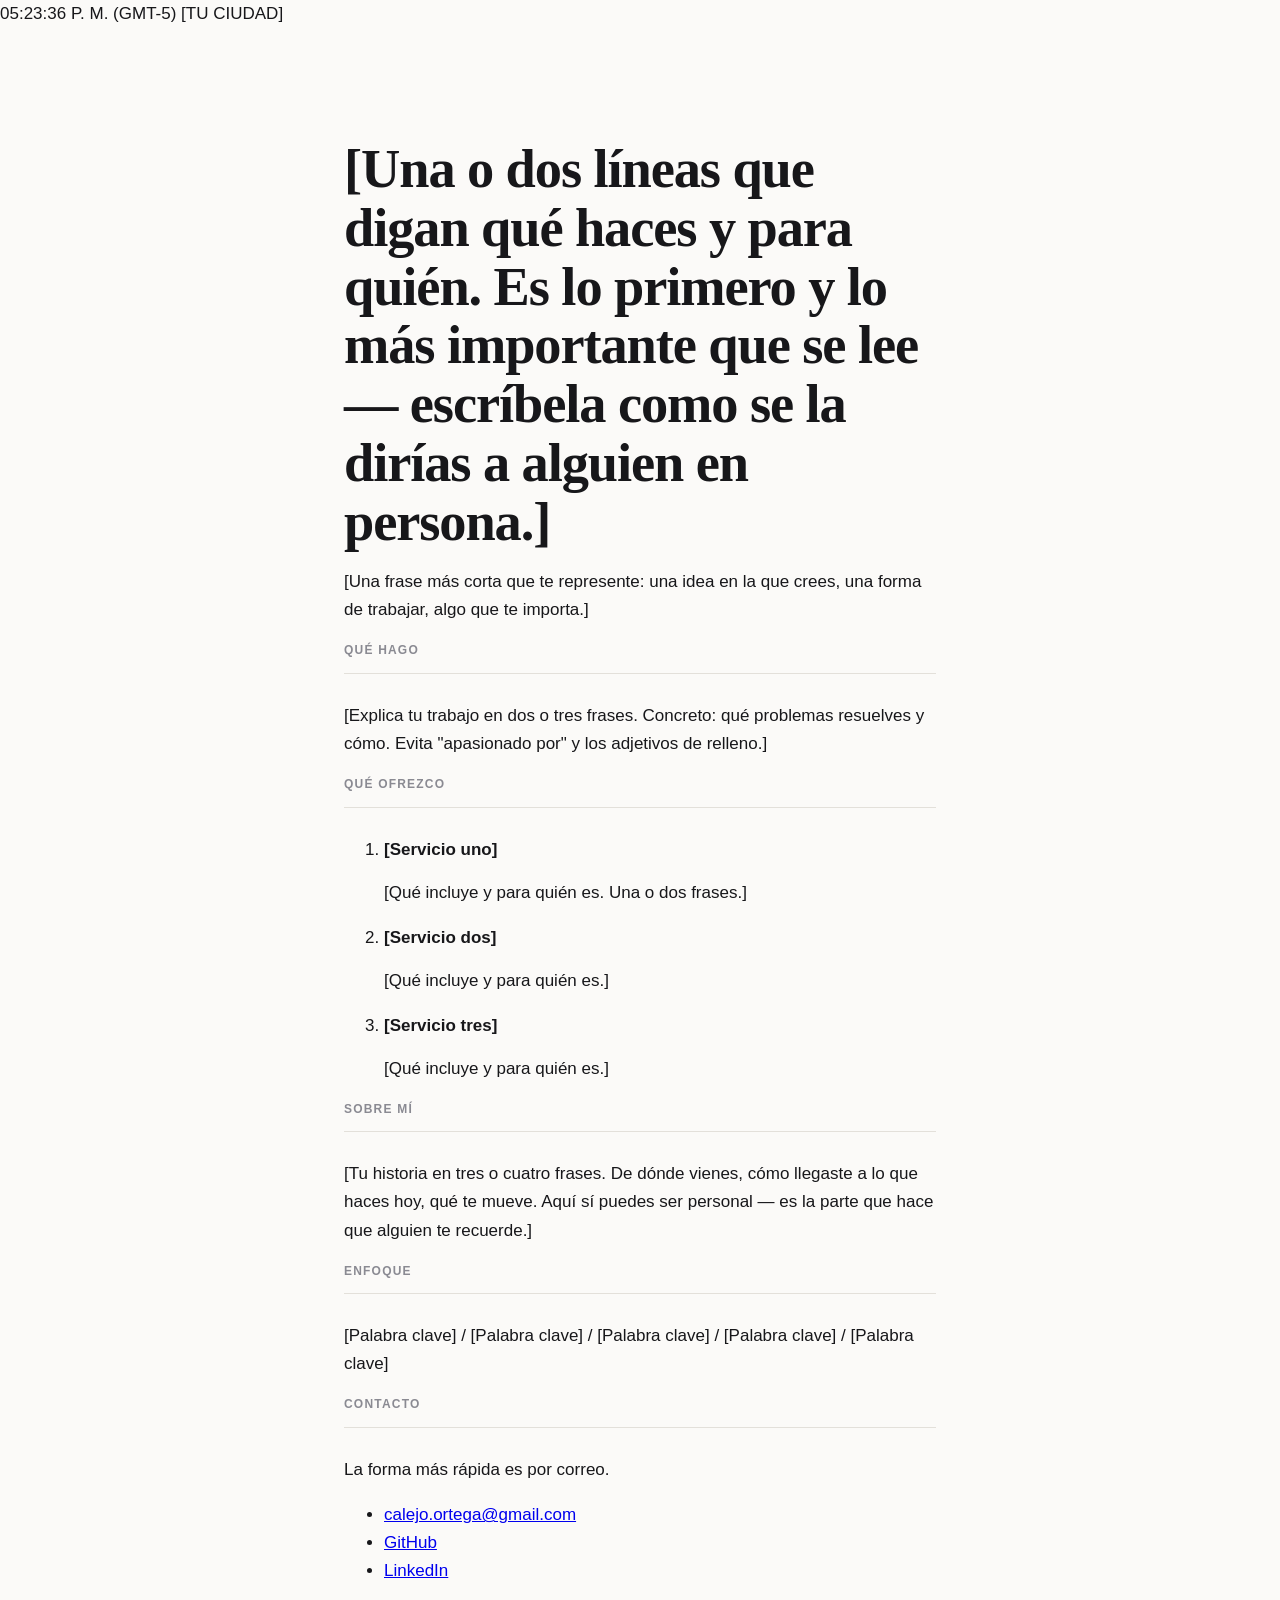
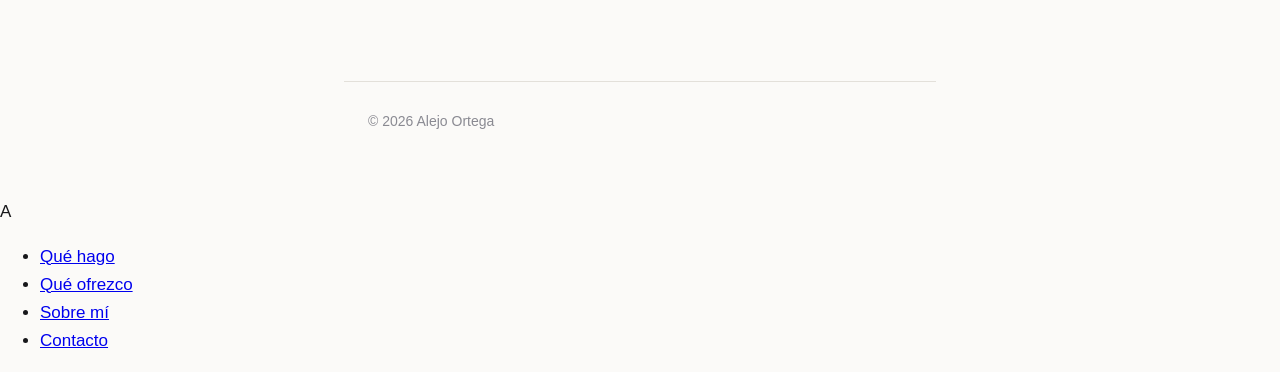
==== index.html @ c4b15f39 "Rediseño: oscuro y tipográfico, con secciones etiquetadas Secciones: Qué hago, Qué ofrezco, Sobre mí" ====
<!doctype html>
<html lang="es">
<head>
<meta charset="utf-8">
<meta name="viewport" content="width=device-width, initial-scale=1">

<title>Alejo Ortega</title>
<meta name="description" content="[Una frase que describa quién eres y qué haces. Máx. 155 caracteres — esto es lo que sale en Google.]">
<link rel="canonical" href="https://alejoortga.com/">

<meta property="og:type" content="website">
<meta property="og:url" content="https://alejoortga.com/">
<meta property="og:title" content="Alejo Ortega">
<meta property="og:description" content="[La misma frase de arriba.]">
<meta property="og:locale" content="es_ES">
<meta name="twitter:card" content="summary_large_image">
<meta name="theme-color" content="#000000">

<link rel="icon" href="favicon.svg" type="image/svg+xml">

<link rel="preconnect" href="https://fonts.googleapis.com">
<link rel="preconnect" href="https://fonts.gstatic.com" crossorigin>
<link rel="stylesheet"
      href="https://fonts.googleapis.com/css2?family=Source+Serif+4:ital,opsz,wght@0,8..60,300..500;1,8..60,300..500&display=swap">

<link rel="stylesheet" href="styles.css">
</head>

<body>
<a class="skip" href="#contenido">Saltar al contenido</a>

<!-- Reloj: hora local -->
<div class="reloj" aria-hidden="true">
  <span class="reloj-linea">
    <span class="punto"></span>
    <span class="hora" id="hora">--:--:--</span>
  </span>
  <span class="zona" id="zona"></span>
</div>

<main id="contenido" class="contenedor">

  <!-- ---------- Portada ---------- -->
  <header class="portada">
    <h1 class="portada-titulo">
      [Una o dos líneas que digan qué haces y para quién. Es lo primero
      y lo más importante que se lee — escríbela como se la dirías a
      alguien en persona.]
    </h1>
    <p class="portada-cita">
      [Una frase más corta que te represente: una idea en la que crees,
      una forma de trabajar, algo que te importa.]
    </p>
  </header>

  <!-- ---------- Secciones ---------- -->

  <section class="fila" id="hago">
    <h2 class="etiqueta">Qué hago</h2>
    <div class="texto">
      <p>[Explica tu trabajo en dos o tres frases. Concreto: qué problemas
      resuelves y cómo. Evita "apasionado por" y los adjetivos de relleno.]</p>
    </div>
  </section>

  <section class="fila" id="ofrezco">
    <h2 class="etiqueta">Qué ofrezco</h2>
    <div class="texto">
      <ol class="servicios" role="list">
        <li>
          <h3>[Servicio uno]</h3>
          <p>[Qué incluye y para quién es. Una o dos frases.]</p>
        </li>
        <li>
          <h3>[Servicio dos]</h3>
          <p>[Qué incluye y para quién es.]</p>
        </li>
        <li>
          <h3>[Servicio tres]</h3>
          <p>[Qué incluye y para quién es.]</p>
        </li>
      </ol>
    </div>
  </section>

  <section class="fila" id="sobre-mi">
    <h2 class="etiqueta">Sobre mí</h2>
    <div class="texto">
      <p>[Tu historia en tres o cuatro frases. De dónde vienes, cómo llegaste
      a lo que haces hoy, qué te mueve. Aquí sí puedes ser personal — es la
      parte que hace que alguien te recuerde.]</p>
    </div>
  </section>

  <section class="fila" id="enfoque">
    <h2 class="etiqueta">Enfoque</h2>
    <div class="texto">
      <p class="lista-barras">[Palabra clave] / [Palabra clave] / [Palabra clave]
      / [Palabra clave] / [Palabra clave]</p>
    </div>
  </section>

  <section class="fila" id="contacto">
    <h2 class="etiqueta">Contacto</h2>
    <div class="texto">
      <p>La forma más rápida es por correo.</p>
      <ul class="enlaces" role="list">
        <li><a href="mailto:calejo.ortega@gmail.com">calejo.ortega@gmail.com</a></li>
        <li><a href="https://github.com/alejoortga" rel="me noopener">GitHub</a></li>
        <li><a href="https://www.linkedin.com/in/[tu-usuario]" rel="me noopener">LinkedIn</a></li>
      </ul>
    </div>
  </section>

  <footer class="pie">
    <p>© <span id="anio">2026</span> Alejo Ortega</p>
  </footer>

</main>

<!-- ---------- Navegación flotante ---------- -->
<nav class="nav" aria-label="Secciones">
  <span class="nav-marca" aria-hidden="true">A</span>
  <ul role="list">
    <li><a href="#hago">Qué hago</a></li>
    <li><a href="#ofrezco">Qué ofrezco</a></li>
    <li><a href="#sobre-mi">Sobre mí</a></li>
    <li><a href="#contacto">Contacto</a></li>
  </ul>
</nav>

<script>
  // ---- Cambia estas dos líneas por tu ciudad y zona horaria ----
  const ZONA_HORARIA = 'America/Bogota';
  const CIUDAD = '[TU CIUDAD]';
  // --------------------------------------------------------------

  document.getElementById('anio').textContent = new Date().getFullYear();

  const elHora = document.getElementById('hora');
  const elZona = document.getElementById('zona');

  const formato = new Intl.DateTimeFormat('es-CO', {
    timeZone: ZONA_HORARIA, hour: '2-digit', minute: '2-digit',
    second: '2-digit', hour12: true
  });

  function desfase() {
    const ahora = new Date();
    const local = new Date(ahora.toLocaleString('en-US', { timeZone: ZONA_HORARIA }));
    const utc = new Date(ahora.toLocaleString('en-US', { timeZone: 'UTC' }));
    const h = Math.round((local - utc) / 3600000);
    return 'GMT' + (h >= 0 ? '+' : '') + h;
  }

  function tic() {
    elHora.textContent = formato.format(new Date()).toUpperCase();
  }

  elZona.textContent = '(' + desfase() + ') ' + CIUDAD;
  tic();
  setInterval(tic, 1000);

  // Resalta en la navegación la sección visible
  const enlaces = [...document.querySelectorAll('.nav a')];
  const secciones = enlaces
    .map(a => document.querySelector(a.getAttribute('href')))
    .filter(Boolean);

  if ('IntersectionObserver' in window) {
    const observador = new IntersectionObserver(entradas => {
      entradas.forEach(e => {
        if (!e.isIntersecting) return;
        enlaces.forEach(a => a.classList.toggle(
          'activo', a.getAttribute('href') === '#' + e.target.id));
      });
    }, { rootMargin: '-45% 0px -45% 0px' });
    secciones.forEach(s => observador.observe(s));
  }
</script>
</body>
</html>
---- styles.css ----
/* ---------------------------------------------------------------
   alejoortga.com
   Sin dependencias externas: no hay fuentes ni scripts de terceros.
   Carga instantánea, cero rastreadores, funciona en cualquier hosting.
   --------------------------------------------------------------- */

:root {
  --fondo:        #fbfaf8;
  --fondo-sutil:  #f2f0ec;
  --texto:        #17171a;
  --texto-suave:  #5f5f66;
  --texto-tenue:  #8a8a92;
  --borde:        #e3e0da;
  --acento:       #1c5f52;

  --serif: ui-serif, "Iowan Old Style", "Palatino Linotype", Palatino, Georgia, serif;
  --sans:  -apple-system, BlinkMacSystemFont, "Segoe UI", Inter, Roboto,
           "Helvetica Neue", Arial, sans-serif;

  --ancho: 40rem;
}

@media (prefers-color-scheme: dark) {
  :root {
    --fondo:        #121214;
    --fondo-sutil:  #1b1b1e;
    --texto:        #eceae5;
    --texto-suave:  #a3a29c;
    --texto-tenue:  #767570;
    --borde:        #2b2b2f;
    --acento:       #6fc9b4;
  }
}

*, *::before, *::after { box-sizing: border-box; }

html { -webkit-text-size-adjust: 100%; }

body {
  margin: 0;
  background: var(--fondo);
  color: var(--texto);
  font-family: var(--sans);
  font-size: 1.0625rem;
  line-height: 1.65;
  -webkit-font-smoothing: antialiased;
  text-rendering: optimizeLegibility;
}

/* --- Accesibilidad ------------------------------------------------ */

.skip {
  position: absolute;
  left: -9999px;
  top: 0;
  background: var(--texto);
  color: var(--fondo);
  padding: 0.6rem 1rem;
  z-index: 10;
}
.skip:focus { left: 0; }

:focus-visible {
  outline: 2px solid var(--acento);
  outline-offset: 3px;
  border-radius: 2px;
}

/* --- Estructura --------------------------------------------------- */

main {
  max-width: var(--ancho);
  margin: 0 auto;
  padding: clamp(3.5rem, 11vw, 7rem) 1.5rem 0;
}

.bloque {
  margin-top: clamp(3rem, 8vw, 4.5rem);
}

/* --- Portada ------------------------------------------------------ */

h1 {
  font-family: var(--serif);
  font-size: clamp(2.4rem, 8vw, 3.4rem);
  font-weight: 600;
  line-height: 1.08;
  letter-spacing: -0.02em;
  margin: 0;
}

.tagline {
  font-size: 1.0625rem;
  color: var(--texto-suave);
  margin: 0.75rem 0 0;
}

.intro {
  font-size: 1.15rem;
  line-height: 1.6;
  margin: 1.75rem 0 0;
  max-width: 34rem;
}

/* --- Enlaces de la portada ---------------------------------------- */

.links {
  list-style: none;
  display: flex;
  flex-wrap: wrap;
  gap: 0.5rem 1.5rem;
  padding: 0;
  margin: 2rem 0 0;
  font-size: 0.9375rem;
}

.links a {
  color: var(--texto-suave);
  text-decoration: none;
  border-bottom: 1px solid var(--borde);
  padding-bottom: 1px;
  transition: color 0.15s ease, border-color 0.15s ease;
}

.links a:hover {
  color: var(--acento);
  border-bottom-color: var(--acento);
}

/* --- Títulos de sección ------------------------------------------- */

h2 {
  font-family: var(--sans);
  font-size: 0.75rem;
  font-weight: 600;
  text-transform: uppercase;
  letter-spacing: 0.1em;
  color: var(--texto-tenue);
  margin: 0 0 1.75rem;
  padding-bottom: 0.75rem;
  border-bottom: 1px solid var(--borde);
}

h3 {
  font-size: 1.0625rem;
  font-weight: 600;
  margin: 0;
  line-height: 1.4;
}

/* --- Proyectos ---------------------------------------------------- */

.proyectos,
.experiencia {
  list-style: none;
  padding: 0;
  margin: 0;
}

.proyecto,
.puesto {
  margin-bottom: 2.25rem;
}

.proyecto:last-child,
.puesto:last-child {
  margin-bottom: 0;
}

.proyecto p,
.puesto p {
  margin: 0.4rem 0 0;
  color: var(--texto-suave);
}

.proyecto h3 a {
  color: var(--texto);
  text-decoration: none;
  background-image: linear-gradient(var(--acento), var(--acento));
  background-size: 0% 1px;
  background-position: 0 100%;
  background-repeat: no-repeat;
  transition: background-size 0.25s ease, color 0.15s ease;
}

.proyecto h3 a:hover {
  color: var(--acento);
  background-size: 100% 1px;
}

.meta {
  font-size: 0.875rem;
  color: var(--texto-tenue) !important;
  margin-top: 0.5rem !important;
}

/* --- Experiencia -------------------------------------------------- */

.puesto-cabeza {
  display: flex;
  flex-wrap: wrap;
  align-items: baseline;
  justify-content: space-between;
  gap: 0.25rem 1rem;
}

.periodo {
  font-size: 0.875rem;
  color: var(--texto-tenue);
  font-variant-numeric: tabular-nums;
  white-space: nowrap;
}

.empresa {
  font-size: 0.9375rem;
  margin-top: 0.15rem !important;
}

/* --- Texto corrido ------------------------------------------------ */

.bloque > p {
  margin: 0;
  max-width: 34rem;
}

.bloque a:not(.proyecto h3 a) {
  color: var(--acento);
  text-decoration: none;
  border-bottom: 1px solid color-mix(in srgb, var(--acento) 35%, transparent);
  transition: border-color 0.15s ease;
}

.bloque a:not(.proyecto h3 a):hover {
  border-bottom-color: var(--acento);
}

/* --- Pie ---------------------------------------------------------- */

footer {
  max-width: var(--ancho);
  margin: clamp(4rem, 10vw, 6rem) auto 0;
  padding: 1.75rem 1.5rem clamp(3rem, 8vw, 4rem);
  border-top: 1px solid var(--borde);
  font-size: 0.875rem;
  color: var(--texto-tenue);
}

footer p { margin: 0; }

/* --- Impresión (para "Guardar como PDF" = tu CV) ------------------- */

@media print {
  :root {
    --fondo: #fff;
    --texto: #000;
    --texto-suave: #333;
    --texto-tenue: #555;
    --borde: #ccc;
    --acento: #000;
  }
  .skip, .links a { border: 0; }
  main { padding-top: 0; }
  a { color: #000 !important; }
}

@media (prefers-reduced-motion: reduce) {
  *, *::before, *::after {
    animation-duration: 0.01ms !important;
    transition-duration: 0.01ms !important;
  }
}
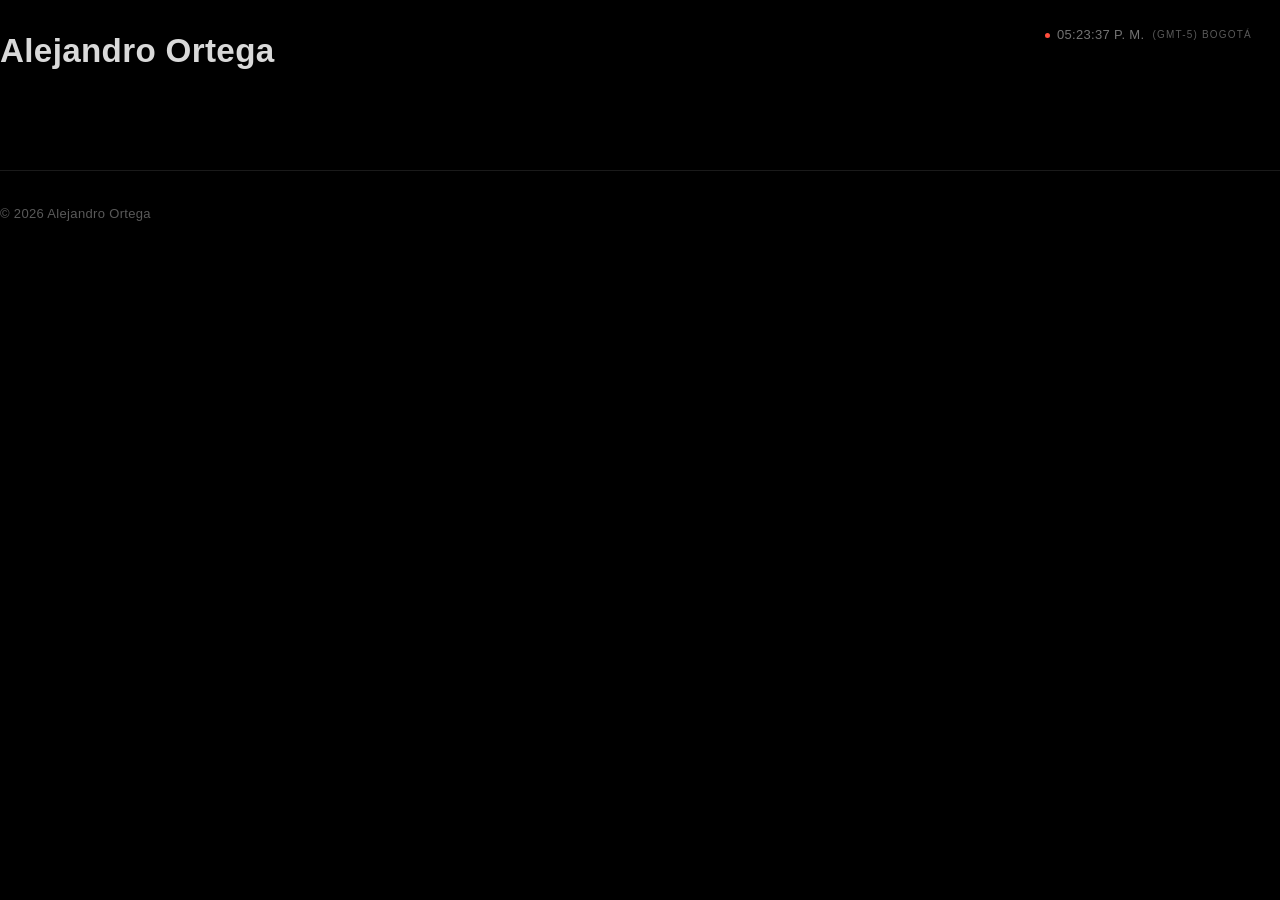
==== commit a0db03d5: "Página mínima: solo el nombre y el reloj de Bogotá" ====
--- a/index.html
+++ b/index.html
@@ -4,14 +4,14 @@
 <meta charset="utf-8">
 <meta name="viewport" content="width=device-width, initial-scale=1">
 
-<title>Alejo Ortega</title>
-<meta name="description" content="[Una frase que describa quién eres y qué haces. Máx. 155 caracteres — esto es lo que sale en Google.]">
+<title>ALEJANDRO ORTEGA</title>
+<meta name="description" content="Alejandro Ortega — sitio personal.">
 <link rel="canonical" href="https://alejoortga.com/">
 
 <meta property="og:type" content="website">
 <meta property="og:url" content="https://alejoortga.com/">
-<meta property="og:title" content="Alejo Ortega">
-<meta property="og:description" content="[La misma frase de arriba.]">
+<meta property="og:title" content="ALEJANDRO ORTEGA">
+<meta property="og:description" content="Alejandro Ortega — sitio personal.">
 <meta property="og:locale" content="es_ES">
 <meta name="twitter:card" content="summary_large_image">
 <meta name="theme-color" content="#000000">
@@ -27,9 +27,7 @@
 </head>
 
 <body>
-<a class="skip" href="#contenido">Saltar al contenido</a>
 
-<!-- Reloj: hora local -->
 <div class="reloj" aria-hidden="true">
   <span class="reloj-linea">
     <span class="punto"></span>
@@ -38,102 +36,17 @@
   <span class="zona" id="zona"></span>
 </div>
 
-<main id="contenido" class="contenedor">
-
-  <!-- ---------- Portada ---------- -->
-  <header class="portada">
-    <h1 class="portada-titulo">
-      [Una o dos líneas que digan qué haces y para quién. Es lo primero
-      y lo más importante que se lee — escríbela como se la dirías a
-      alguien en persona.]
-    </h1>
-    <p class="portada-cita">
-      [Una frase más corta que te represente: una idea en la que crees,
-      una forma de trabajar, algo que te importa.]
-    </p>
-  </header>
-
-  <!-- ---------- Secciones ---------- -->
-
-  <section class="fila" id="hago">
-    <h2 class="etiqueta">Qué hago</h2>
-    <div class="texto">
-      <p>[Explica tu trabajo en dos o tres frases. Concreto: qué problemas
-      resuelves y cómo. Evita "apasionado por" y los adjetivos de relleno.]</p>
-    </div>
-  </section>
-
-  <section class="fila" id="ofrezco">
-    <h2 class="etiqueta">Qué ofrezco</h2>
-    <div class="texto">
-      <ol class="servicios" role="list">
-        <li>
-          <h3>[Servicio uno]</h3>
-          <p>[Qué incluye y para quién es. Una o dos frases.]</p>
-        </li>
-        <li>
-          <h3>[Servicio dos]</h3>
-          <p>[Qué incluye y para quién es.]</p>
-        </li>
-        <li>
-          <h3>[Servicio tres]</h3>
-          <p>[Qué incluye y para quién es.]</p>
-        </li>
-      </ol>
-    </div>
-  </section>
-
-  <section class="fila" id="sobre-mi">
-    <h2 class="etiqueta">Sobre mí</h2>
-    <div class="texto">
-      <p>[Tu historia en tres o cuatro frases. De dónde vienes, cómo llegaste
-      a lo que haces hoy, qué te mueve. Aquí sí puedes ser personal — es la
-      parte que hace que alguien te recuerde.]</p>
-    </div>
-  </section>
-
-  <section class="fila" id="enfoque">
-    <h2 class="etiqueta">Enfoque</h2>
-    <div class="texto">
-      <p class="lista-barras">[Palabra clave] / [Palabra clave] / [Palabra clave]
-      / [Palabra clave] / [Palabra clave]</p>
-    </div>
-  </section>
-
-  <section class="fila" id="contacto">
-    <h2 class="etiqueta">Contacto</h2>
-    <div class="texto">
-      <p>La forma más rápida es por correo.</p>
-      <ul class="enlaces" role="list">
-        <li><a href="mailto:calejo.ortega@gmail.com">calejo.ortega@gmail.com</a></li>
-        <li><a href="https://github.com/alejoortga" rel="me noopener">GitHub</a></li>
-        <li><a href="https://www.linkedin.com/in/[tu-usuario]" rel="me noopener">LinkedIn</a></li>
-      </ul>
-    </div>
-  </section>
-
-  <footer class="pie">
-    <p>© <span id="anio">2026</span> Alejo Ortega</p>
-  </footer>
-
+<main class="escena">
+  <h1 class="nombre">Alejandro Ortega</h1>
 </main>
 
-<!-- ---------- Navegación flotante ---------- -->
-<nav class="nav" aria-label="Secciones">
-  <span class="nav-marca" aria-hidden="true">A</span>
-  <ul role="list">
-    <li><a href="#hago">Qué hago</a></li>
-    <li><a href="#ofrezco">Qué ofrezco</a></li>
-    <li><a href="#sobre-mi">Sobre mí</a></li>
-    <li><a href="#contacto">Contacto</a></li>
-  </ul>
-</nav>
+<footer class="pie">
+  <p>© <span id="anio">2026</span> Alejandro Ortega</p>
+</footer>
 
 <script>
-  // ---- Cambia estas dos líneas por tu ciudad y zona horaria ----
   const ZONA_HORARIA = 'America/Bogota';
-  const CIUDAD = '[TU CIUDAD]';
-  // --------------------------------------------------------------
+  const CIUDAD = 'BOGOTÁ';
 
   document.getElementById('anio').textContent = new Date().getFullYear();
 
@@ -160,23 +73,6 @@
   elZona.textContent = '(' + desfase() + ') ' + CIUDAD;
   tic();
   setInterval(tic, 1000);
-
-  // Resalta en la navegación la sección visible
-  const enlaces = [...document.querySelectorAll('.nav a')];
-  const secciones = enlaces
-    .map(a => document.querySelector(a.getAttribute('href')))
-    .filter(Boolean);
-
-  if ('IntersectionObserver' in window) {
-    const observador = new IntersectionObserver(entradas => {
-      entradas.forEach(e => {
-        if (!e.isIntersecting) return;
-        enlaces.forEach(a => a.classList.toggle(
-          'activo', a.getAttribute('href') === '#' + e.target.id));
-      });
-    }, { rootMargin: '-45% 0px -45% 0px' });
-    secciones.forEach(s => observador.observe(s));
-  }
 </script>
 </body>
 </html>
--- a/styles.css
+++ b/styles.css
@@ -1,48 +1,49 @@
 /* ---------------------------------------------------------------
    alejoortga.com
-   Sin dependencias externas: no hay fuentes ni scripts de terceros.
-   Carga instantánea, cero rastreadores, funciona en cualquier hosting.
+   Diseño oscuro, tipográfico. Una sola fuente externa (Source Serif 4,
+   licencia libre SIL OFL); el resto usa la tipografía del sistema.
    --------------------------------------------------------------- */
 
 :root {
-  --fondo:        #fbfaf8;
-  --fondo-sutil:  #f2f0ec;
-  --texto:        #17171a;
-  --texto-suave:  #5f5f66;
-  --texto-tenue:  #8a8a92;
-  --borde:        #e3e0da;
-  --acento:       #1c5f52;
-
-  --serif: ui-serif, "Iowan Old Style", "Palatino Linotype", Palatino, Georgia, serif;
-  --sans:  -apple-system, BlinkMacSystemFont, "Segoe UI", Inter, Roboto,
-           "Helvetica Neue", Arial, sans-serif;
-
-  --ancho: 40rem;
-}
-
-@media (prefers-color-scheme: dark) {
-  :root {
-    --fondo:        #121214;
-    --fondo-sutil:  #1b1b1e;
-    --texto:        #eceae5;
-    --texto-suave:  #a3a29c;
-    --texto-tenue:  #767570;
-    --borde:        #2b2b2f;
-    --acento:       #6fc9b4;
-  }
+  --negro:      #000;
+  --linea:      rgba(255, 255, 255, 0.10);
+
+  /* Escala de blancos. Los valores vienen de medir el diseño de
+     referencia; sólo la etiqueta se subió (0.30 -> 0.45) para que el
+     texto de 11px cumpla el contraste mínimo AA sobre negro. */
+  --t-titulo:   rgba(255, 255, 255, 0.92);
+  --t-cuerpo:   rgba(255, 255, 255, 0.85);
+  --t-cita:     rgba(255, 255, 255, 0.75);
+  --t-etiqueta: rgba(255, 255, 255, 0.45);
+  --t-tenue:    rgba(255, 255, 255, 0.35);
+
+  --acento:     #ff4d3d;
+
+  --serif: "Source Serif 4", ui-serif, "Iowan Old Style", Georgia, serif;
+  --sans:  -apple-system, BlinkMacSystemFont, "Segoe UI", "Noto Sans",
+           Roboto, Helvetica, Arial, sans-serif;
+
+  --ancho:   68rem;   /* ~1090px, en la línea del original */
+  --col-eti: 11rem;   /* columna de la etiqueta: 176px */
+  --hueco:   4rem;    /* 64px entre etiqueta y texto */
 }
 
 *, *::before, *::after { box-sizing: border-box; }
 
-html { -webkit-text-size-adjust: 100%; }
+html {
+  -webkit-text-size-adjust: 100%;
+  scroll-behavior: smooth;
+  scroll-padding-top: 6rem;
+}
 
 body {
   margin: 0;
-  background: var(--fondo);
-  color: var(--texto);
+  background: var(--negro);
+  color: var(--t-cuerpo);
   font-family: var(--sans);
-  font-size: 1.0625rem;
-  line-height: 1.65;
+  font-size: 1.0375rem;
+  line-height: 1.75;
+  letter-spacing: 0.02em;
   -webkit-font-smoothing: antialiased;
   text-rendering: optimizeLegibility;
 }
@@ -53,219 +54,321 @@
   position: absolute;
   left: -9999px;
   top: 0;
-  background: var(--texto);
-  color: var(--fondo);
+  background: #fff;
+  color: #000;
   padding: 0.6rem 1rem;
-  z-index: 10;
+  z-index: 50;
 }
 .skip:focus { left: 0; }
 
 :focus-visible {
   outline: 2px solid var(--acento);
-  outline-offset: 3px;
+  outline-offset: 4px;
   border-radius: 2px;
 }
 
-/* --- Estructura --------------------------------------------------- */
-
-main {
+/* --- Reloj -------------------------------------------------------- */
+
+.reloj {
+  position: fixed;
+  top: 1.5rem;
+  right: 1.75rem;
+  z-index: 30;
+  display: flex;
+  align-items: baseline;
+  gap: 0.5rem;
+  font-size: 0.8125rem;
+  color: var(--t-etiqueta);
+  font-variant-numeric: tabular-nums;
+  pointer-events: none;
+}
+
+.reloj-linea {
+  display: inline-flex;
+  align-items: center;
+  gap: 0.4rem;
+}
+
+.reloj .punto {
+  flex: none;
+  width: 5px;
+  height: 5px;
+  border-radius: 50%;
+  background: var(--acento);
+  animation: latir 2.4s ease-in-out infinite;
+}
+
+@keyframes latir {
+  0%, 100% { opacity: 1; }
+  50%      { opacity: 0.25; }
+}
+
+.reloj .zona {
+  font-size: 0.625rem;
+  letter-spacing: 0.12em;
+  text-transform: uppercase;
+  color: var(--t-tenue);
+}
+
+/* --- Contenedor --------------------------------------------------- */
+
+.contenedor {
   max-width: var(--ancho);
   margin: 0 auto;
-  padding: clamp(3.5rem, 11vw, 7rem) 1.5rem 0;
-}
-
-.bloque {
-  margin-top: clamp(3rem, 8vw, 4.5rem);
+  padding: 0 2rem 12rem;
 }
 
 /* --- Portada ------------------------------------------------------ */
 
-h1 {
+.portada {
+  padding: clamp(7rem, 20vh, 12rem) 0 clamp(4rem, 10vh, 7rem);
+}
+
+.portada-titulo {
   font-family: var(--serif);
-  font-size: clamp(2.4rem, 8vw, 3.4rem);
-  font-weight: 600;
-  line-height: 1.08;
-  letter-spacing: -0.02em;
-  margin: 0;
-}
-
-.tagline {
-  font-size: 1.0625rem;
-  color: var(--texto-suave);
-  margin: 0.75rem 0 0;
-}
-
-.intro {
-  font-size: 1.15rem;
-  line-height: 1.6;
-  margin: 1.75rem 0 0;
-  max-width: 34rem;
-}
-
-/* --- Enlaces de la portada ---------------------------------------- */
-
-.links {
+  font-weight: 400;
+  font-size: clamp(1.85rem, 4.2vw, 2.6rem);
+  line-height: 1.35;
+  letter-spacing: 0.01em;
+  color: var(--t-titulo);
+  margin: 0;
+  max-width: 46rem;
+  text-wrap: pretty;
+}
+
+.portada-cita {
+  font-family: var(--serif);
+  font-style: italic;
+  font-size: clamp(1.1rem, 2.1vw, 1.27rem);
+  line-height: 1.5;
+  letter-spacing: 0.02em;
+  color: var(--t-cita);
+  margin: clamp(3rem, 8vh, 5rem) 0 0;
+  max-width: 38rem;
+  text-wrap: pretty;
+}
+
+/* --- Filas etiqueta + texto --------------------------------------- */
+
+.fila {
+  display: grid;
+  grid-template-columns: var(--col-eti) minmax(0, 1fr);
+  gap: var(--hueco);
+  padding: clamp(2.5rem, 6vh, 3.75rem) 0;
+  align-items: start;
+}
+
+.etiqueta {
+  font-family: var(--sans);
+  font-size: 0.6875rem;
+  font-weight: 400;
+  line-height: 1.5;
+  text-transform: uppercase;
+  letter-spacing: 0.15em;
+  color: var(--t-etiqueta);
+  margin: 0;
+  padding-top: 0.55rem;   /* alinea con la primera línea del texto */
+}
+
+.texto { max-width: 36rem; }
+
+.texto > p { margin: 0; }
+.texto > p + p { margin-top: 1.25rem; }
+
+.lista-barras { color: var(--t-cuerpo); }
+
+/* --- Qué ofrezco -------------------------------------------------- */
+
+.servicios {
+  list-style: none;
+  margin: 0;
+  padding: 0;
+}
+
+.servicios > li + li {
+  margin-top: 2.5rem;
+  padding-top: 2.5rem;
+  border-top: 1px solid var(--linea);
+}
+
+.servicios h3 {
+  font-family: var(--serif);
+  font-size: 1.1875rem;
+  font-weight: 500;
+  line-height: 1.4;
+  letter-spacing: 0.01em;
+  color: var(--t-titulo);
+  margin: 0 0 0.6rem;
+}
+
+.servicios p { margin: 0; }
+
+/* --- Enlaces ------------------------------------------------------ */
+
+.enlaces {
+  list-style: none;
+  margin: 1.5rem 0 0;
+  padding: 0;
+  display: flex;
+  flex-wrap: wrap;
+  gap: 0.6rem 2rem;
+}
+
+.enlaces a,
+.texto p a {
+  color: var(--t-titulo);
+  text-decoration: none;
+  border-bottom: 1px solid var(--t-tenue);
+  padding-bottom: 2px;
+  transition: color 0.2s ease, border-color 0.2s ease;
+}
+
+.enlaces a:hover,
+.texto p a:hover {
+  color: var(--acento);
+  border-bottom-color: var(--acento);
+}
+
+/* --- Pie ---------------------------------------------------------- */
+
+.pie {
+  margin-top: clamp(4rem, 10vh, 6rem);
+  padding-top: 2rem;
+  border-top: 1px solid var(--linea);
+  font-size: 0.8125rem;
+  color: var(--t-tenue);
+}
+
+.pie p { margin: 0; }
+
+/* --- Navegación flotante ------------------------------------------ */
+
+.nav {
+  position: fixed;
+  bottom: 1.5rem;
+  left: 50%;
+  transform: translateX(-50%);
+  z-index: 40;
+  display: flex;
+  align-items: center;
+  gap: 0.9rem;
+  max-width: calc(100vw - 2rem);
+  padding: 0.55rem 0.75rem 0.55rem 0.6rem;
+  border: 1px solid rgba(255, 255, 255, 0.09);
+  border-radius: 999px;
+  background: rgba(20, 20, 20, 0.72);
+  -webkit-backdrop-filter: blur(18px) saturate(160%);
+  backdrop-filter: blur(18px) saturate(160%);
+  box-shadow: 0 8px 32px rgba(0, 0, 0, 0.55);
+}
+
+.nav-marca {
+  flex: none;
+  width: 1.65rem;
+  height: 1.65rem;
+  border-radius: 50%;
+  background: rgba(255, 255, 255, 0.09);
+  color: var(--t-cuerpo);
+  font-family: var(--serif);
+  font-size: 0.8125rem;
+  display: grid;
+  place-items: center;
+}
+
+.nav ul {
   list-style: none;
   display: flex;
-  flex-wrap: wrap;
-  gap: 0.5rem 1.5rem;
+  align-items: center;
+  gap: 0.35rem;
+  margin: 0;
   padding: 0;
-  margin: 2rem 0 0;
-  font-size: 0.9375rem;
-}
-
-.links a {
-  color: var(--texto-suave);
+  overflow-x: auto;
+  scrollbar-width: none;
+}
+
+.nav ul::-webkit-scrollbar { display: none; }
+
+.nav a {
+  display: block;
+  white-space: nowrap;
+  padding: 0.3rem 0.7rem;
+  border-radius: 999px;
+  font-size: 0.8125rem;
+  letter-spacing: 0.01em;
+  color: var(--t-etiqueta);
   text-decoration: none;
-  border-bottom: 1px solid var(--borde);
-  padding-bottom: 1px;
-  transition: color 0.15s ease, border-color 0.15s ease;
-}
-
-.links a:hover {
-  color: var(--acento);
-  border-bottom-color: var(--acento);
-}
-
-/* --- Títulos de sección ------------------------------------------- */
-
-h2 {
-  font-family: var(--sans);
-  font-size: 0.75rem;
-  font-weight: 600;
-  text-transform: uppercase;
-  letter-spacing: 0.1em;
-  color: var(--texto-tenue);
-  margin: 0 0 1.75rem;
-  padding-bottom: 0.75rem;
-  border-bottom: 1px solid var(--borde);
-}
-
-h3 {
-  font-size: 1.0625rem;
-  font-weight: 600;
-  margin: 0;
-  line-height: 1.4;
-}
-
-/* --- Proyectos ---------------------------------------------------- */
-
-.proyectos,
-.experiencia {
-  list-style: none;
-  padding: 0;
-  margin: 0;
-}
-
-.proyecto,
-.puesto {
-  margin-bottom: 2.25rem;
-}
-
-.proyecto:last-child,
-.puesto:last-child {
-  margin-bottom: 0;
-}
-
-.proyecto p,
-.puesto p {
-  margin: 0.4rem 0 0;
-  color: var(--texto-suave);
-}
-
-.proyecto h3 a {
-  color: var(--texto);
-  text-decoration: none;
-  background-image: linear-gradient(var(--acento), var(--acento));
-  background-size: 0% 1px;
-  background-position: 0 100%;
-  background-repeat: no-repeat;
-  transition: background-size 0.25s ease, color 0.15s ease;
-}
-
-.proyecto h3 a:hover {
-  color: var(--acento);
-  background-size: 100% 1px;
-}
-
-.meta {
-  font-size: 0.875rem;
-  color: var(--texto-tenue) !important;
-  margin-top: 0.5rem !important;
-}
-
-/* --- Experiencia -------------------------------------------------- */
-
-.puesto-cabeza {
-  display: flex;
-  flex-wrap: wrap;
-  align-items: baseline;
-  justify-content: space-between;
-  gap: 0.25rem 1rem;
-}
-
-.periodo {
-  font-size: 0.875rem;
-  color: var(--texto-tenue);
-  font-variant-numeric: tabular-nums;
-  white-space: nowrap;
-}
-
-.empresa {
-  font-size: 0.9375rem;
-  margin-top: 0.15rem !important;
-}
-
-/* --- Texto corrido ------------------------------------------------ */
-
-.bloque > p {
-  margin: 0;
-  max-width: 34rem;
-}
-
-.bloque a:not(.proyecto h3 a) {
-  color: var(--acento);
-  text-decoration: none;
-  border-bottom: 1px solid color-mix(in srgb, var(--acento) 35%, transparent);
-  transition: border-color 0.15s ease;
-}
-
-.bloque a:not(.proyecto h3 a):hover {
-  border-bottom-color: var(--acento);
-}
-
-/* --- Pie ---------------------------------------------------------- */
-
-footer {
-  max-width: var(--ancho);
-  margin: clamp(4rem, 10vw, 6rem) auto 0;
-  padding: 1.75rem 1.5rem clamp(3rem, 8vw, 4rem);
-  border-top: 1px solid var(--borde);
-  font-size: 0.875rem;
-  color: var(--texto-tenue);
-}
-
-footer p { margin: 0; }
-
-/* --- Impresión (para "Guardar como PDF" = tu CV) ------------------- */
+  transition: color 0.2s ease, background-color 0.2s ease;
+}
+
+.nav a:hover { color: var(--t-titulo); }
+
+.nav a.activo {
+  color: var(--t-titulo);
+  background: rgba(255, 255, 255, 0.10);
+}
+
+/* --- Móvil -------------------------------------------------------- */
+
+@media (max-width: 46rem) {
+  .contenedor { padding: 0 1.5rem 8rem; }
+
+  .fila {
+    grid-template-columns: 1fr;
+    gap: 1rem;
+    padding: clamp(2rem, 5vh, 2.75rem) 0;
+  }
+
+  .etiqueta { padding-top: 0; }
+
+  .reloj {
+    top: 1rem;
+    right: 1.25rem;
+    flex-direction: column;
+    align-items: flex-end;
+    gap: 0.05rem;
+    font-size: 0.75rem;
+  }
+
+  /* La navegación cabe entera si quitamos la marca y apretamos el espaciado */
+  .nav {
+    bottom: 1rem;
+    gap: 0;
+    padding: 0.45rem 0.4rem;
+  }
+
+  .nav-marca { display: none; }
+
+  .nav ul { gap: 0.15rem; }
+
+  .nav a {
+    font-size: 0.75rem;
+    padding: 0.3rem 0.55rem;
+  }
+}
+
+/* --- Impresión (Guardar como PDF = tu CV) ------------------------- */
 
 @media print {
-  :root {
-    --fondo: #fff;
-    --texto: #000;
-    --texto-suave: #333;
-    --texto-tenue: #555;
-    --borde: #ccc;
-    --acento: #000;
-  }
-  .skip, .links a { border: 0; }
-  main { padding-top: 0; }
-  a { color: #000 !important; }
+  .nav, .reloj, .skip { display: none !important; }
+
+  body {
+    background: #fff;
+    color: #000;
+  }
+
+  .portada-titulo, .servicios h3 { color: #000; }
+  .portada-cita, .etiqueta, .pie  { color: #444; }
+  .portada { padding-top: 0; }
+  .contenedor { padding-bottom: 0; max-width: none; }
+  .enlaces a, .texto p a { color: #000; border-bottom-color: #999; }
+  .servicios > li + li { border-top-color: #ccc; }
 }
 
 @media (prefers-reduced-motion: reduce) {
+  html { scroll-behavior: auto; }
   *, *::before, *::after {
     animation-duration: 0.01ms !important;
+    animation-iteration-count: 1 !important;
     transition-duration: 0.01ms !important;
   }
 }
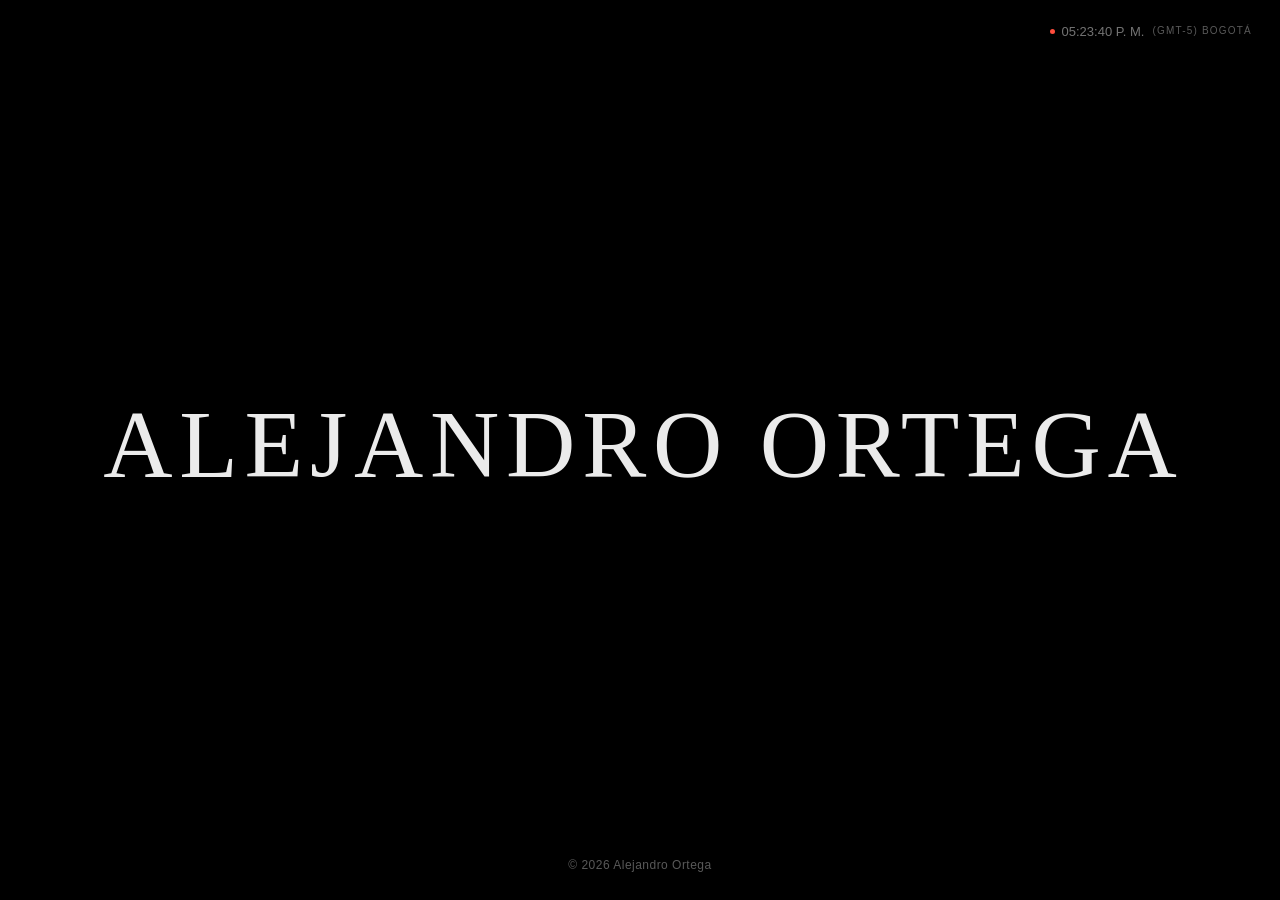
==== commit 62c3bc89: "FirstChange" ====
--- a/index.html
+++ b/index.html
@@ -4,7 +4,7 @@
 <meta charset="utf-8">
 <meta name="viewport" content="width=device-width, initial-scale=1">
 
-<title>ALEJANDRO ORTEGA</title>
+<title>ALE</title>
 <meta name="description" content="Alejandro Ortega — sitio personal.">
 <link rel="canonical" href="https://alejoortga.com/">
 
--- a/styles.css
+++ b/styles.css
@@ -1,70 +1,41 @@
 /* ---------------------------------------------------------------
    alejoortga.com
-   Diseño oscuro, tipográfico. Una sola fuente externa (Source Serif 4,
-   licencia libre SIL OFL); el resto usa la tipografía del sistema.
+   Página mínima: el nombre y la hora local de Bogotá.
+   Una sola fuente externa (Source Serif 4, licencia libre SIL OFL).
    --------------------------------------------------------------- */
 
 :root {
   --negro:      #000;
-  --linea:      rgba(255, 255, 255, 0.10);
-
-  /* Escala de blancos. Los valores vienen de medir el diseño de
-     referencia; sólo la etiqueta se subió (0.30 -> 0.45) para que el
-     texto de 11px cumpla el contraste mínimo AA sobre negro. */
-  --t-titulo:   rgba(255, 255, 255, 0.92);
-  --t-cuerpo:   rgba(255, 255, 255, 0.85);
-  --t-cita:     rgba(255, 255, 255, 0.75);
+  --t-nombre:   rgba(255, 255, 255, 0.92);
   --t-etiqueta: rgba(255, 255, 255, 0.45);
   --t-tenue:    rgba(255, 255, 255, 0.35);
-
   --acento:     #ff4d3d;
 
   --serif: "Source Serif 4", ui-serif, "Iowan Old Style", Georgia, serif;
   --sans:  -apple-system, BlinkMacSystemFont, "Segoe UI", "Noto Sans",
            Roboto, Helvetica, Arial, sans-serif;
-
-  --ancho:   68rem;   /* ~1090px, en la línea del original */
-  --col-eti: 11rem;   /* columna de la etiqueta: 176px */
-  --hueco:   4rem;    /* 64px entre etiqueta y texto */
 }
 
 *, *::before, *::after { box-sizing: border-box; }
 
-html {
-  -webkit-text-size-adjust: 100%;
-  scroll-behavior: smooth;
-  scroll-padding-top: 6rem;
-}
+html { -webkit-text-size-adjust: 100%; }
 
 body {
   margin: 0;
+  min-height: 100vh;
+  min-height: 100dvh;
+  display: flex;
+  flex-direction: column;
   background: var(--negro);
-  color: var(--t-cuerpo);
+  color: var(--t-etiqueta);
   font-family: var(--sans);
-  font-size: 1.0375rem;
-  line-height: 1.75;
-  letter-spacing: 0.02em;
   -webkit-font-smoothing: antialiased;
   text-rendering: optimizeLegibility;
 }
 
-/* --- Accesibilidad ------------------------------------------------ */
-
-.skip {
-  position: absolute;
-  left: -9999px;
-  top: 0;
-  background: #fff;
-  color: #000;
-  padding: 0.6rem 1rem;
-  z-index: 50;
-}
-.skip:focus { left: 0; }
-
 :focus-visible {
   outline: 2px solid var(--acento);
   outline-offset: 4px;
-  border-radius: 2px;
 }
 
 /* --- Reloj -------------------------------------------------------- */
@@ -110,216 +81,45 @@
   color: var(--t-tenue);
 }
 
-/* --- Contenedor --------------------------------------------------- */
+/* --- El nombre ---------------------------------------------------- */
 
-.contenedor {
-  max-width: var(--ancho);
-  margin: 0 auto;
-  padding: 0 2rem 12rem;
+.escena {
+  flex: 1;
+  display: grid;
+  place-items: center;
+  padding: 6rem 1.5rem 4rem;
 }
 
-/* --- Portada ------------------------------------------------------ */
-
-.portada {
-  padding: clamp(7rem, 20vh, 12rem) 0 clamp(4rem, 10vh, 7rem);
-}
-
-.portada-titulo {
+.nombre {
+  margin: 0;
   font-family: var(--serif);
   font-weight: 400;
-  font-size: clamp(1.85rem, 4.2vw, 2.6rem);
-  line-height: 1.35;
-  letter-spacing: 0.01em;
-  color: var(--t-titulo);
-  margin: 0;
-  max-width: 46rem;
-  text-wrap: pretty;
-}
-
-.portada-cita {
-  font-family: var(--serif);
-  font-style: italic;
-  font-size: clamp(1.1rem, 2.1vw, 1.27rem);
-  line-height: 1.5;
-  letter-spacing: 0.02em;
-  color: var(--t-cita);
-  margin: clamp(3rem, 8vh, 5rem) 0 0;
-  max-width: 38rem;
-  text-wrap: pretty;
-}
-
-/* --- Filas etiqueta + texto --------------------------------------- */
-
-.fila {
-  display: grid;
-  grid-template-columns: var(--col-eti) minmax(0, 1fr);
-  gap: var(--hueco);
-  padding: clamp(2.5rem, 6vh, 3.75rem) 0;
-  align-items: start;
-}
-
-.etiqueta {
-  font-family: var(--sans);
-  font-size: 0.6875rem;
-  font-weight: 400;
-  line-height: 1.5;
   text-transform: uppercase;
-  letter-spacing: 0.15em;
-  color: var(--t-etiqueta);
-  margin: 0;
-  padding-top: 0.55rem;   /* alinea con la primera línea del texto */
-}
-
-.texto { max-width: 36rem; }
-
-.texto > p { margin: 0; }
-.texto > p + p { margin-top: 1.25rem; }
-
-.lista-barras { color: var(--t-cuerpo); }
-
-/* --- Qué ofrezco -------------------------------------------------- */
-
-.servicios {
-  list-style: none;
-  margin: 0;
-  padding: 0;
-}
-
-.servicios > li + li {
-  margin-top: 2.5rem;
-  padding-top: 2.5rem;
-  border-top: 1px solid var(--linea);
-}
-
-.servicios h3 {
-  font-family: var(--serif);
-  font-size: 1.1875rem;
-  font-weight: 500;
-  line-height: 1.4;
-  letter-spacing: 0.01em;
-  color: var(--t-titulo);
-  margin: 0 0 0.6rem;
-}
-
-.servicios p { margin: 0; }
-
-/* --- Enlaces ------------------------------------------------------ */
-
-.enlaces {
-  list-style: none;
-  margin: 1.5rem 0 0;
-  padding: 0;
-  display: flex;
-  flex-wrap: wrap;
-  gap: 0.6rem 2rem;
-}
-
-.enlaces a,
-.texto p a {
-  color: var(--t-titulo);
-  text-decoration: none;
-  border-bottom: 1px solid var(--t-tenue);
-  padding-bottom: 2px;
-  transition: color 0.2s ease, border-color 0.2s ease;
-}
-
-.enlaces a:hover,
-.texto p a:hover {
-  color: var(--acento);
-  border-bottom-color: var(--acento);
+  font-size: clamp(1.9rem, 8.5vw, 6rem);
+  line-height: 1.1;
+  letter-spacing: 0.07em;
+  /* compensa el espaciado final para que quede ópticamente centrado */
+  text-indent: 0.07em;
+  color: var(--t-nombre);
+  text-align: center;
+  text-wrap: balance;
 }
 
 /* --- Pie ---------------------------------------------------------- */
 
 .pie {
-  margin-top: clamp(4rem, 10vh, 6rem);
-  padding-top: 2rem;
-  border-top: 1px solid var(--linea);
-  font-size: 0.8125rem;
+  padding: 0 1.5rem 1.75rem;
+  text-align: center;
+  font-size: 0.75rem;
+  letter-spacing: 0.04em;
   color: var(--t-tenue);
 }
 
 .pie p { margin: 0; }
 
-/* --- Navegación flotante ------------------------------------------ */
-
-.nav {
-  position: fixed;
-  bottom: 1.5rem;
-  left: 50%;
-  transform: translateX(-50%);
-  z-index: 40;
-  display: flex;
-  align-items: center;
-  gap: 0.9rem;
-  max-width: calc(100vw - 2rem);
-  padding: 0.55rem 0.75rem 0.55rem 0.6rem;
-  border: 1px solid rgba(255, 255, 255, 0.09);
-  border-radius: 999px;
-  background: rgba(20, 20, 20, 0.72);
-  -webkit-backdrop-filter: blur(18px) saturate(160%);
-  backdrop-filter: blur(18px) saturate(160%);
-  box-shadow: 0 8px 32px rgba(0, 0, 0, 0.55);
-}
-
-.nav-marca {
-  flex: none;
-  width: 1.65rem;
-  height: 1.65rem;
-  border-radius: 50%;
-  background: rgba(255, 255, 255, 0.09);
-  color: var(--t-cuerpo);
-  font-family: var(--serif);
-  font-size: 0.8125rem;
-  display: grid;
-  place-items: center;
-}
-
-.nav ul {
-  list-style: none;
-  display: flex;
-  align-items: center;
-  gap: 0.35rem;
-  margin: 0;
-  padding: 0;
-  overflow-x: auto;
-  scrollbar-width: none;
-}
-
-.nav ul::-webkit-scrollbar { display: none; }
-
-.nav a {
-  display: block;
-  white-space: nowrap;
-  padding: 0.3rem 0.7rem;
-  border-radius: 999px;
-  font-size: 0.8125rem;
-  letter-spacing: 0.01em;
-  color: var(--t-etiqueta);
-  text-decoration: none;
-  transition: color 0.2s ease, background-color 0.2s ease;
-}
-
-.nav a:hover { color: var(--t-titulo); }
-
-.nav a.activo {
-  color: var(--t-titulo);
-  background: rgba(255, 255, 255, 0.10);
-}
-
 /* --- Móvil -------------------------------------------------------- */
 
 @media (max-width: 46rem) {
-  .contenedor { padding: 0 1.5rem 8rem; }
-
-  .fila {
-    grid-template-columns: 1fr;
-    gap: 1rem;
-    padding: clamp(2rem, 5vh, 2.75rem) 0;
-  }
-
-  .etiqueta { padding-top: 0; }
-
   .reloj {
     top: 1rem;
     right: 1.25rem;
@@ -329,43 +129,21 @@
     font-size: 0.75rem;
   }
 
-  /* La navegación cabe entera si quitamos la marca y apretamos el espaciado */
-  .nav {
-    bottom: 1rem;
-    gap: 0;
-    padding: 0.45rem 0.4rem;
-  }
+  .escena { padding: 5rem 1.25rem 3rem; }
 
-  .nav-marca { display: none; }
-
-  .nav ul { gap: 0.15rem; }
-
-  .nav a {
-    font-size: 0.75rem;
-    padding: 0.3rem 0.55rem;
-  }
+  .nombre { letter-spacing: 0.05em; text-indent: 0.05em; }
 }
 
-/* --- Impresión (Guardar como PDF = tu CV) ------------------------- */
+/* --- Impresión ---------------------------------------------------- */
 
 @media print {
-  .nav, .reloj, .skip { display: none !important; }
-
-  body {
-    background: #fff;
-    color: #000;
-  }
-
-  .portada-titulo, .servicios h3 { color: #000; }
-  .portada-cita, .etiqueta, .pie  { color: #444; }
-  .portada { padding-top: 0; }
-  .contenedor { padding-bottom: 0; max-width: none; }
-  .enlaces a, .texto p a { color: #000; border-bottom-color: #999; }
-  .servicios > li + li { border-top-color: #ccc; }
+  .reloj { display: none !important; }
+  body { background: #fff; }
+  .nombre { color: #000; }
+  .pie { color: #444; }
 }
 
 @media (prefers-reduced-motion: reduce) {
-  html { scroll-behavior: auto; }
   *, *::before, *::after {
     animation-duration: 0.01ms !important;
     animation-iteration-count: 1 !important;
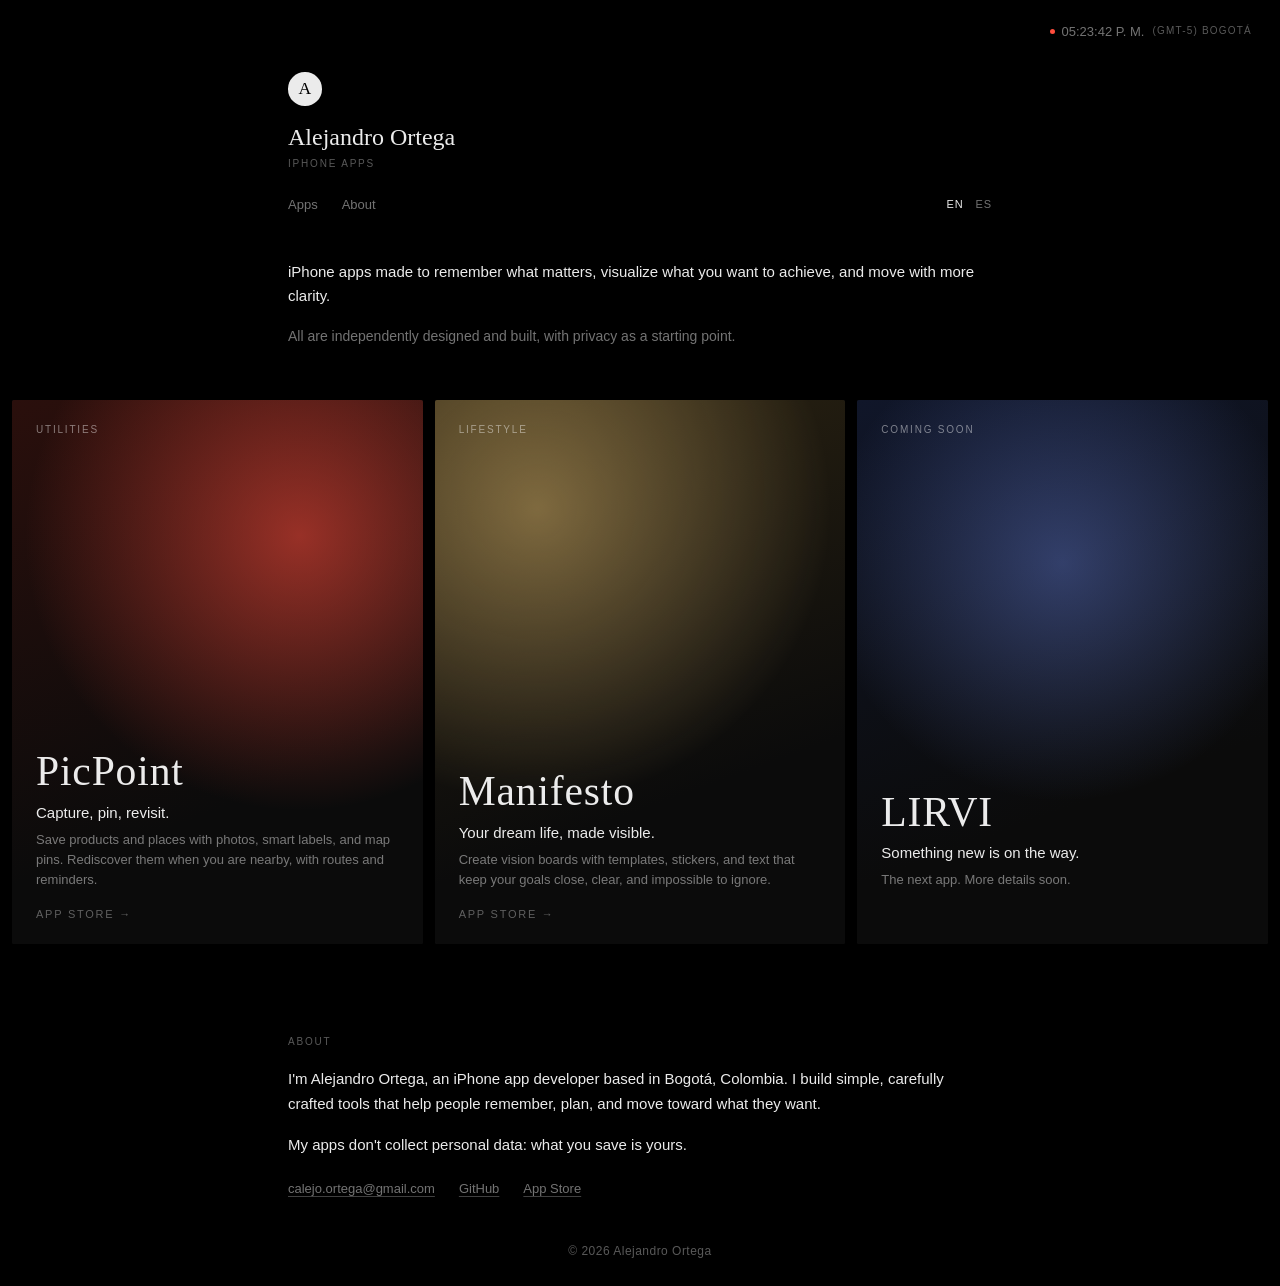
==== commit 1156187c: "Home: apps PicPoint, Manifesto y LIRVI, Acerca de y selector EN/ES Co-Authored-By: Claude Sonnet 5.5" ====
--- a/index.html
+++ b/index.html
@@ -4,16 +4,16 @@
 <meta charset="utf-8">
 <meta name="viewport" content="width=device-width, initial-scale=1">
 
-<title>ALE</title>
-<meta name="description" content="Alejandro Ortega — sitio personal.">
+<title>Alejandro Ortega — Apps para iPhone</title>
+<meta name="description" content="Alejandro Ortega — desarrollador de apps para iPhone: PicPoint, Manifesto y LIRVI.">
 <link rel="canonical" href="https://alejoortga.com/">
 
 <meta property="og:type" content="website">
 <meta property="og:url" content="https://alejoortga.com/">
-<meta property="og:title" content="ALEJANDRO ORTEGA">
-<meta property="og:description" content="Alejandro Ortega — sitio personal.">
+<meta property="og:title" content="Alejandro Ortega — Apps para iPhone">
+<meta property="og:description" content="PicPoint, Manifesto y LIRVI: apps hechas con cuidado para iPhone.">
 <meta property="og:locale" content="es_ES">
-<meta name="twitter:card" content="summary_large_image">
+<meta name="twitter:card" content="summary">
 <meta name="theme-color" content="#000000">
 
 <link rel="icon" href="favicon.svg" type="image/svg+xml">
@@ -36,8 +36,89 @@
   <span class="zona" id="zona"></span>
 </div>
 
-<main class="escena">
+<header class="cabecera">
+  <a class="marca" href="#" aria-label="Alejandro Ortega">A</a>
   <h1 class="nombre">Alejandro Ortega</h1>
+  <p class="sub" data-es="Apps para iPhone" data-en="iPhone apps">Apps para iPhone</p>
+
+  <nav class="menu" aria-label="Principal">
+    <a href="#apps" data-es="Apps" data-en="Apps">Apps</a>
+    <a href="#about" data-es="Acerca de" data-en="About">Acerca de</a>
+    <span class="idiomas" role="group" aria-label="Idioma / Language">
+      <button type="button" data-lang="en">EN</button>
+      <button type="button" data-lang="es">ES</button>
+    </span>
+  </nav>
+</header>
+
+<main>
+  <section class="intro" id="apps">
+    <p data-es="Apps para iPhone hechas para recordar lo que importa, visualizar lo que quieres lograr y moverte con más claridad."
+       data-en="iPhone apps made to remember what matters, visualize what you want to achieve, and move with more clarity.">Apps para iPhone hechas para recordar lo que importa, visualizar lo que quieres lograr y moverte con más claridad.</p>
+    <p class="menor" data-es="Todas se diseñan y desarrollan de forma independiente, con la privacidad como punto de partida."
+       data-en="All are independently designed and built, with privacy as a starting point.">Todas se diseñan y desarrollan de forma independiente, con la privacidad como punto de partida.</p>
+  </section>
+
+  <section class="rejilla" aria-label="Apps">
+
+    <a class="app app-picpoint" href="https://apps.apple.com/co/app/picpoint-save-find-nearby/id6474586111" target="_blank" rel="noopener">
+      <span class="app-fondo" aria-hidden="true"></span>
+      <span class="app-cat" data-es="Utilidades" data-en="Utilities">Utilidades</span>
+      <span class="app-pie">
+        <span class="app-nombre">PicPoint</span>
+        <span class="app-lema" data-es="Captura, ubica, vuelve a encontrar."
+              data-en="Capture, pin, revisit.">Captura, ubica, vuelve a encontrar.</span>
+        <span class="app-desc"
+              data-es="Guarda productos y lugares con fotos, etiquetas y pines en el mapa. Redescúbrelos cuando estés cerca, con rutas y recordatorios."
+              data-en="Save products and places with photos, smart labels, and map pins. Rediscover them when you are nearby, with routes and reminders.">Guarda productos y lugares con fotos, etiquetas y pines en el mapa. Redescúbrelos cuando estés cerca, con rutas y recordatorios.</span>
+        <span class="app-ir" data-es="App Store →" data-en="App Store →">App Store →</span>
+      </span>
+    </a>
+
+    <a class="app app-manifesto" href="https://apps.apple.com/co/app/manifesto-vision-board-goals/id6756685162" target="_blank" rel="noopener">
+      <span class="app-fondo" aria-hidden="true"></span>
+      <span class="app-cat" data-es="Estilo de vida" data-en="Lifestyle">Estilo de vida</span>
+      <span class="app-pie">
+        <span class="app-nombre">Manifesto</span>
+        <span class="app-lema" data-es="Tu vida soñada, hecha visible."
+              data-en="Your dream life, made visible.">Tu vida soñada, hecha visible.</span>
+        <span class="app-desc"
+              data-es="Crea tableros de visión con plantillas, stickers y texto para mantener tus metas cerca, claras e imposibles de ignorar."
+              data-en="Create vision boards with templates, stickers, and text that keep your goals close, clear, and impossible to ignore.">Crea tableros de visión con plantillas, stickers y texto para mantener tus metas cerca, claras e imposibles de ignorar.</span>
+        <span class="app-ir" data-es="App Store →" data-en="App Store →">App Store →</span>
+      </span>
+    </a>
+
+    <div class="app app-lirvi">
+      <span class="app-fondo" aria-hidden="true"></span>
+      <span class="app-cat" data-es="Próximamente" data-en="Coming soon">Próximamente</span>
+      <span class="app-pie">
+        <span class="app-nombre">LIRVI</span>
+        <span class="app-lema" data-es="Algo nuevo está en camino."
+              data-en="Something new is on the way.">Algo nuevo está en camino.</span>
+        <span class="app-desc"
+              data-es="La próxima app. Pronto más detalles."
+              data-en="The next app. More details soon.">La próxima app. Pronto más detalles.</span>
+        <span class="app-ir" aria-hidden="true">&nbsp;</span>
+      </span>
+    </div>
+
+  </section>
+
+  <section class="about" id="about">
+    <h2 class="etiqueta" data-es="Acerca de" data-en="About">Acerca de</h2>
+    <div class="about-texto">
+      <p data-es="Soy Alejandro Ortega, desarrollador de apps para iPhone desde Bogotá, Colombia. Construyo herramientas simples y cuidadas que ayudan a las personas a recordar, planear y avanzar hacia lo que quieren."
+         data-en="I'm Alejandro Ortega, an iPhone app developer based in Bogotá, Colombia. I build simple, carefully crafted tools that help people remember, plan, and move toward what they want.">Soy Alejandro Ortega, desarrollador de apps para iPhone desde Bogotá, Colombia. Construyo herramientas simples y cuidadas que ayudan a las personas a recordar, planear y avanzar hacia lo que quieren.</p>
+      <p data-es="Mis apps no recopilan datos personales: lo que guardas es tuyo."
+         data-en="My apps don't collect personal data: what you save is yours.">Mis apps no recopilan datos personales: lo que guardas es tuyo.</p>
+      <ul class="enlaces" role="list">
+        <li><a href="mailto:calejo.ortega@gmail.com">calejo.ortega@gmail.com</a></li>
+        <li><a href="https://github.com/alejoortga" rel="me noopener" target="_blank">GitHub</a></li>
+        <li><a href="https://apps.apple.com/co/developer/cristian-alejandro-forero-ortega/id1722006655" rel="me noopener" target="_blank">App Store</a></li>
+      </ul>
+    </div>
+  </section>
 </main>
 
 <footer class="pie">
@@ -50,6 +131,30 @@
 
   document.getElementById('anio').textContent = new Date().getFullYear();
 
+  /* ---- Idioma ---- */
+  const botones = [...document.querySelectorAll('[data-lang]')];
+  function idiomaInicial() {
+    try {
+      const g = localStorage.getItem('lang');
+      if (g === 'es' || g === 'en') return g;
+    } catch (e) {}
+    return (navigator.language || 'es').toLowerCase().startsWith('en') ? 'en' : 'es';
+  }
+  function poner(lang) {
+    document.documentElement.lang = lang;
+    document.querySelectorAll('[data-es]').forEach(el => {
+      el.textContent = el.dataset[lang];
+    });
+    document.title = lang === 'en'
+      ? 'Alejandro Ortega — iPhone apps'
+      : 'Alejandro Ortega — Apps para iPhone';
+    botones.forEach(b => b.setAttribute('aria-pressed', b.dataset.lang === lang));
+    try { localStorage.setItem('lang', lang); } catch (e) {}
+  }
+  botones.forEach(b => b.addEventListener('click', () => poner(b.dataset.lang)));
+  poner(idiomaInicial());
+
+  /* ---- Reloj ---- */
   const elHora = document.getElementById('hora');
   const elZona = document.getElementById('zona');
 
--- a/styles.css
+++ b/styles.css
@@ -1,6 +1,6 @@
 /* ---------------------------------------------------------------
    alejoortga.com
-   Página mínima: el nombre y la hora local de Bogotá.
+   Home: apps (PicPoint, Manifesto, LIRVI), Acerca de y hora de Bogotá.
    Una sola fuente externa (Source Serif 4, licencia libre SIL OFL).
    --------------------------------------------------------------- */
 
@@ -81,29 +81,217 @@
   color: var(--t-tenue);
 }
 
-/* --- El nombre ---------------------------------------------------- */
-
-.escena {
-  flex: 1;
+/* --- Cabecera ----------------------------------------------------- */
+
+html { scroll-behavior: smooth; }
+
+body { display: block; }
+
+.cabecera, .intro, .about {
+  width: min(100% - 3rem, 44rem);
+  margin-inline: auto;
+}
+
+.cabecera { padding-top: 4.5rem; }
+
+.marca {
   display: grid;
   place-items: center;
-  padding: 6rem 1.5rem 4rem;
+  width: 2.1rem;
+  height: 2.1rem;
+  border-radius: 50%;
+  background: var(--t-nombre);
+  color: #000;
+  font-family: var(--serif);
+  font-size: 1.1rem;
+  text-decoration: none;
 }
 
 .nombre {
-  margin: 0;
+  margin: 1.1rem 0 0;
   font-family: var(--serif);
   font-weight: 400;
-  text-transform: uppercase;
-  font-size: clamp(1.9rem, 8.5vw, 6rem);
-  line-height: 1.1;
-  letter-spacing: 0.07em;
-  /* compensa el espaciado final para que quede ópticamente centrado */
-  text-indent: 0.07em;
+  font-size: 1.5rem;
+  line-height: 1.2;
   color: var(--t-nombre);
-  text-align: center;
-  text-wrap: balance;
-}
+}
+
+.sub {
+  margin: 0.35rem 0 0;
+  font-size: 0.625rem;
+  letter-spacing: 0.18em;
+  text-transform: uppercase;
+  color: var(--t-tenue);
+}
+
+.menu {
+  display: flex;
+  align-items: center;
+  gap: 1.5rem;
+  margin-top: 1.75rem;
+  font-size: 0.8125rem;
+}
+
+.menu a, .idiomas button {
+  color: var(--t-etiqueta);
+  text-decoration: none;
+  transition: color 0.2s;
+}
+
+.menu a:hover, .idiomas button:hover,
+.idiomas button[aria-pressed="true"] { color: var(--t-nombre); }
+
+.idiomas { margin-left: auto; display: inline-flex; gap: 0.75rem; }
+
+.idiomas button {
+  background: none;
+  border: 0;
+  padding: 0;
+  font: inherit;
+  font-size: 0.6875rem;
+  letter-spacing: 0.08em;
+  cursor: pointer;
+}
+
+/* --- Intro -------------------------------------------------------- */
+
+.intro { margin-top: 3rem; scroll-margin-top: 2rem; }
+
+.intro p {
+  margin: 0 0 1rem;
+  font-size: 0.9375rem;
+  line-height: 1.65;
+  color: var(--t-nombre);
+}
+
+.intro .menor { color: var(--t-etiqueta); font-size: 0.875rem; }
+
+/* --- Rejilla de apps ---------------------------------------------- */
+
+.rejilla {
+  display: grid;
+  grid-template-columns: repeat(3, 1fr);
+  gap: 0.75rem;
+  padding: 0.75rem;
+  margin-top: 2.5rem;
+}
+
+.app {
+  position: relative;
+  isolation: isolate;
+  display: flex;
+  flex-direction: column;
+  justify-content: space-between;
+  min-height: 34rem;
+  padding: 1.5rem;
+  overflow: hidden;
+  border-radius: 2px;
+  color: var(--t-nombre);
+  text-decoration: none;
+  background: #111;
+}
+
+.app-fondo {
+  position: absolute;
+  inset: 0;
+  z-index: -1;
+  transition: transform 0.6s ease;
+}
+
+a.app:hover .app-fondo { transform: scale(1.04); }
+
+.app-picpoint .app-fondo {
+  background:
+    radial-gradient(circle at 70% 25%, rgba(255, 77, 61, 0.55), transparent 55%),
+    linear-gradient(160deg, #2a0f0c, #0b0b0b 70%);
+}
+.app-manifesto .app-fondo {
+  background:
+    radial-gradient(circle at 25% 20%, rgba(240, 200, 120, 0.45), transparent 55%),
+    linear-gradient(160deg, #2b2312, #0b0b0b 70%);
+}
+.app-lirvi .app-fondo {
+  background:
+    radial-gradient(circle at 50% 30%, rgba(120, 150, 255, 0.35), transparent 55%),
+    linear-gradient(160deg, #101629, #0b0b0b 70%);
+}
+
+.app-cat {
+  font-size: 0.625rem;
+  letter-spacing: 0.18em;
+  text-transform: uppercase;
+  color: var(--t-etiqueta);
+}
+
+.app-pie { display: flex; flex-direction: column; gap: 0.6rem; }
+
+.app-nombre {
+  font-family: var(--serif);
+  font-size: clamp(2rem, 4vw, 2.6rem);
+  line-height: 1.05;
+  letter-spacing: 0.02em;
+}
+
+.app-lema { font-size: 0.9375rem; color: var(--t-nombre); }
+
+.app-desc {
+  font-size: 0.8125rem;
+  line-height: 1.55;
+  color: var(--t-etiqueta);
+}
+
+.app-ir {
+  margin-top: 0.5rem;
+  font-size: 0.6875rem;
+  letter-spacing: 0.16em;
+  text-transform: uppercase;
+  color: var(--t-tenue);
+  transition: color 0.2s;
+}
+
+a.app:hover .app-ir { color: var(--acento); }
+
+/* --- Acerca de ---------------------------------------------------- */
+
+.about {
+  margin-top: 5rem;
+  padding-bottom: 3rem;
+  scroll-margin-top: 2rem;
+}
+
+.etiqueta {
+  margin: 0 0 1.25rem;
+  font-size: 0.625rem;
+  font-weight: 400;
+  letter-spacing: 0.18em;
+  text-transform: uppercase;
+  color: var(--t-tenue);
+}
+
+.about-texto p {
+  margin: 0 0 1rem;
+  font-size: 0.9375rem;
+  line-height: 1.65;
+  color: var(--t-nombre);
+}
+
+.enlaces {
+  display: flex;
+  flex-wrap: wrap;
+  gap: 0.5rem 1.5rem;
+  margin: 1.5rem 0 0;
+  padding: 0;
+  list-style: none;
+  font-size: 0.8125rem;
+}
+
+.enlaces a {
+  color: var(--t-etiqueta);
+  text-decoration: underline;
+  text-underline-offset: 0.25em;
+  text-decoration-color: rgba(255, 255, 255, 0.25);
+}
+.enlaces a:hover { color: var(--acento); }
 
 /* --- Pie ---------------------------------------------------------- */
 
@@ -118,6 +306,11 @@
 .pie p { margin: 0; }
 
 /* --- Móvil -------------------------------------------------------- */
+
+@media (max-width: 56rem) {
+  .rejilla { grid-template-columns: 1fr; padding-inline: 0; }
+  .app { min-height: 22rem; }
+}
 
 @media (max-width: 46rem) {
   .reloj {
@@ -128,10 +321,8 @@
     gap: 0.05rem;
     font-size: 0.75rem;
   }
-
-  .escena { padding: 5rem 1.25rem 3rem; }
-
-  .nombre { letter-spacing: 0.05em; text-indent: 0.05em; }
+  .cabecera { padding-top: 4rem; }
+  .rejilla { width: min(100% - 3rem, 44rem); margin-inline: auto; }
 }
 
 /* --- Impresión ---------------------------------------------------- */
@@ -139,7 +330,7 @@
 @media print {
   .reloj { display: none !important; }
   body { background: #fff; }
-  .nombre { color: #000; }
+  .nombre, .intro p, .about-texto p { color: #000; }
   .pie { color: #444; }
 }
 
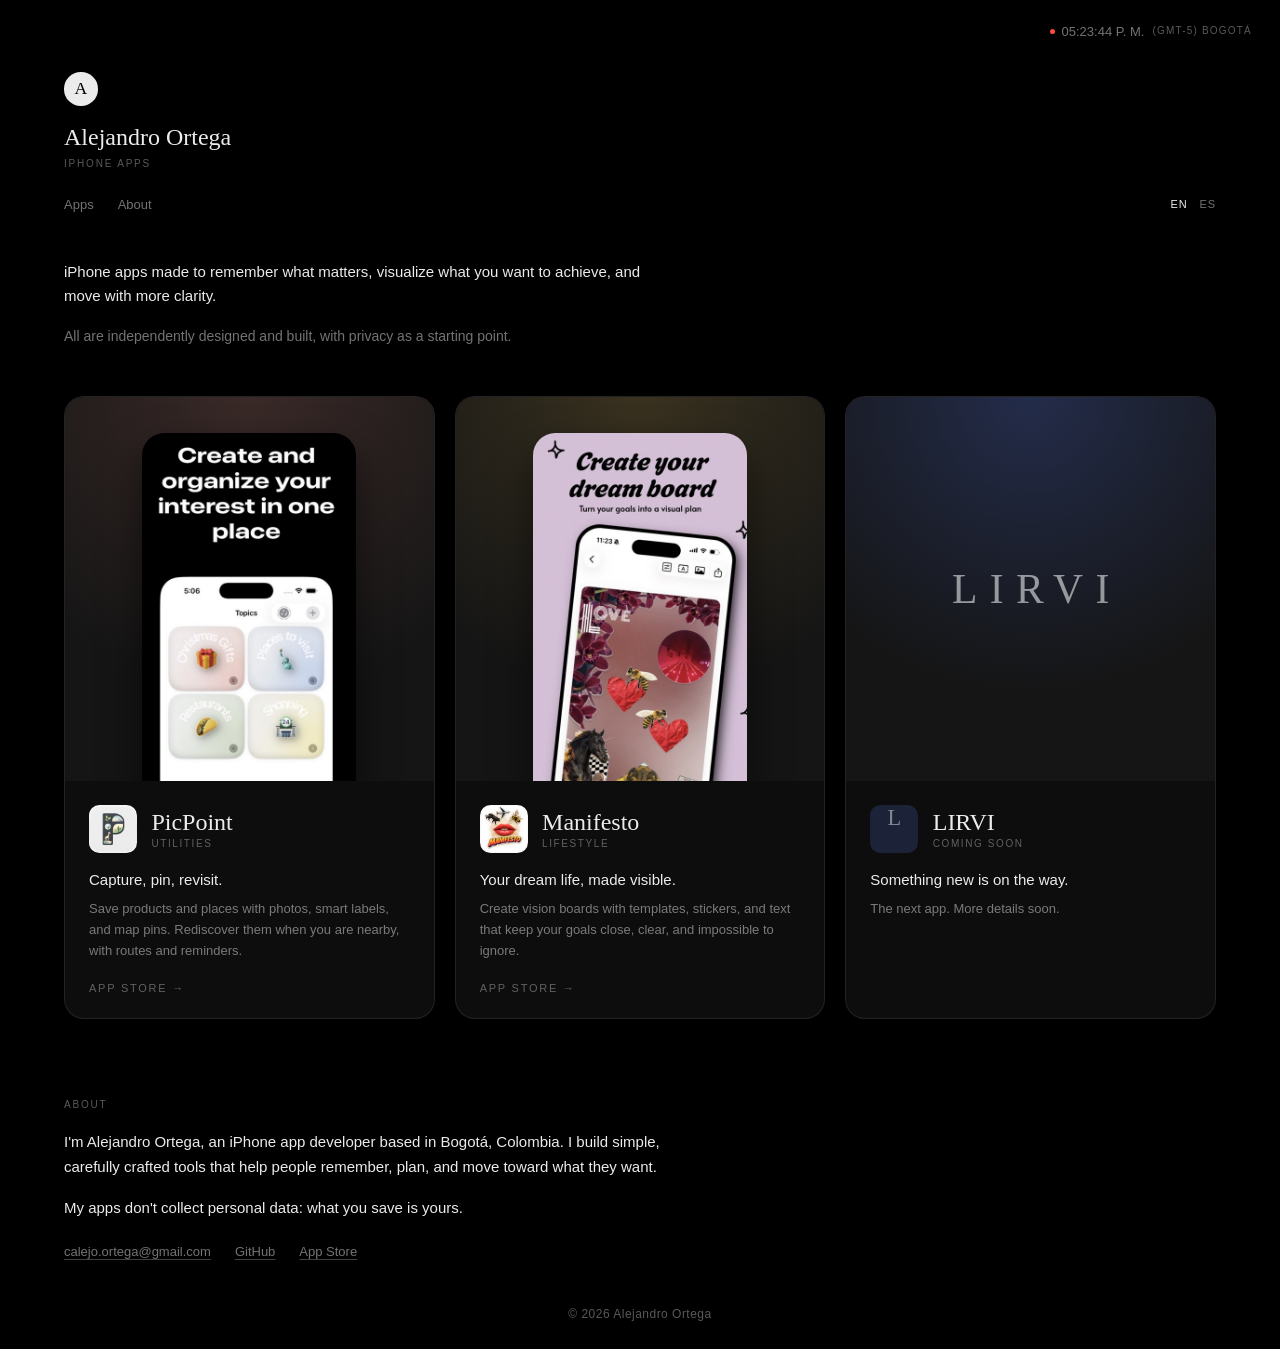
==== commit cd39fa4c: "Tarjetas de apps con íconos y capturas reales; layout más ordenado Co-Authored-By: Claude Sonnet 5.5" ====
--- a/index.html
+++ b/index.html
@@ -62,43 +62,53 @@
   <section class="rejilla" aria-label="Apps">
 
     <a class="app app-picpoint" href="https://apps.apple.com/co/app/picpoint-save-find-nearby/id6474586111" target="_blank" rel="noopener">
-      <span class="app-fondo" aria-hidden="true"></span>
-      <span class="app-cat" data-es="Utilidades" data-en="Utilities">Utilidades</span>
-      <span class="app-pie">
-        <span class="app-nombre">PicPoint</span>
-        <span class="app-lema" data-es="Captura, ubica, vuelve a encontrar."
-              data-en="Capture, pin, revisit.">Captura, ubica, vuelve a encontrar.</span>
-        <span class="app-desc"
-              data-es="Guarda productos y lugares con fotos, etiquetas y pines en el mapa. Redescúbrelos cuando estés cerca, con rutas y recordatorios."
-              data-en="Save products and places with photos, smart labels, and map pins. Rediscover them when you are nearby, with routes and reminders.">Guarda productos y lugares con fotos, etiquetas y pines en el mapa. Redescúbrelos cuando estés cerca, con rutas y recordatorios.</span>
-        <span class="app-ir" data-es="App Store →" data-en="App Store →">App Store →</span>
+      <span class="visual" aria-hidden="true">
+        <img class="shot shot-a" src="img/picpoint-1.jpg" alt="" loading="lazy">
+      </span>
+      <span class="info">
+        <span class="app-cab">
+          <img class="icono" src="img/picpoint-icon.jpg" alt="" width="48" height="48">
+          <span>
+            <span class="app-nombre">PicPoint</span>
+            <span class="app-cat" data-es="Utilidades" data-en="Utilities">Utilidades</span>
+          </span>
+        </span>
+        <span class="app-lema" data-es="Captura, ubica, vuelve a encontrar." data-en="Capture, pin, revisit.">Captura, ubica, vuelve a encontrar.</span>
+        <span class="app-desc" data-es="Guarda productos y lugares con fotos, etiquetas y pines en el mapa. Redescúbrelos cuando estés cerca, con rutas y recordatorios." data-en="Save products and places with photos, smart labels, and map pins. Rediscover them when you are nearby, with routes and reminders.">Guarda productos y lugares con fotos, etiquetas y pines en el mapa. Redescúbrelos cuando estés cerca, con rutas y recordatorios.</span>
+        <span class="app-ir">App Store →</span>
       </span>
     </a>
 
     <a class="app app-manifesto" href="https://apps.apple.com/co/app/manifesto-vision-board-goals/id6756685162" target="_blank" rel="noopener">
-      <span class="app-fondo" aria-hidden="true"></span>
-      <span class="app-cat" data-es="Estilo de vida" data-en="Lifestyle">Estilo de vida</span>
-      <span class="app-pie">
-        <span class="app-nombre">Manifesto</span>
-        <span class="app-lema" data-es="Tu vida soñada, hecha visible."
-              data-en="Your dream life, made visible.">Tu vida soñada, hecha visible.</span>
-        <span class="app-desc"
-              data-es="Crea tableros de visión con plantillas, stickers y texto para mantener tus metas cerca, claras e imposibles de ignorar."
-              data-en="Create vision boards with templates, stickers, and text that keep your goals close, clear, and impossible to ignore.">Crea tableros de visión con plantillas, stickers y texto para mantener tus metas cerca, claras e imposibles de ignorar.</span>
-        <span class="app-ir" data-es="App Store →" data-en="App Store →">App Store →</span>
+      <span class="visual" aria-hidden="true">
+        <img class="shot shot-a" src="img/manifesto-1.jpg" alt="" loading="lazy">
+      </span>
+      <span class="info">
+        <span class="app-cab">
+          <img class="icono" src="img/manifesto-icon.jpg" alt="" width="48" height="48">
+          <span>
+            <span class="app-nombre">Manifesto</span>
+            <span class="app-cat" data-es="Estilo de vida" data-en="Lifestyle">Estilo de vida</span>
+          </span>
+        </span>
+        <span class="app-lema" data-es="Tu vida soñada, hecha visible." data-en="Your dream life, made visible.">Tu vida soñada, hecha visible.</span>
+        <span class="app-desc" data-es="Crea tableros de visión con plantillas, stickers y texto para mantener tus metas cerca, claras e imposibles de ignorar." data-en="Create vision boards with templates, stickers, and text that keep your goals close, clear, and impossible to ignore.">Crea tableros de visión con plantillas, stickers y texto para mantener tus metas cerca, claras e imposibles de ignorar.</span>
+        <span class="app-ir">App Store →</span>
       </span>
     </a>
 
     <div class="app app-lirvi">
-      <span class="app-fondo" aria-hidden="true"></span>
-      <span class="app-cat" data-es="Próximamente" data-en="Coming soon">Próximamente</span>
-      <span class="app-pie">
-        <span class="app-nombre">LIRVI</span>
-        <span class="app-lema" data-es="Algo nuevo está en camino."
-              data-en="Something new is on the way.">Algo nuevo está en camino.</span>
-        <span class="app-desc"
-              data-es="La próxima app. Pronto más detalles."
-              data-en="The next app. More details soon.">La próxima app. Pronto más detalles.</span>
+      <span class="visual visual-lirvi" aria-hidden="true"><span class="wordmark">LIRVI</span></span>
+      <span class="info">
+        <span class="app-cab">
+          <span class="icono icono-lirvi" aria-hidden="true">L</span>
+          <span>
+            <span class="app-nombre">LIRVI</span>
+            <span class="app-cat" data-es="Próximamente" data-en="Coming soon">Próximamente</span>
+          </span>
+        </span>
+        <span class="app-lema" data-es="Algo nuevo está en camino." data-en="Something new is on the way.">Algo nuevo está en camino.</span>
+        <span class="app-desc" data-es="La próxima app. Pronto más detalles." data-en="The next app. More details soon.">La próxima app. Pronto más detalles.</span>
         <span class="app-ir" aria-hidden="true">&nbsp;</span>
       </span>
     </div>
--- a/styles.css
+++ b/styles.css
@@ -88,9 +88,11 @@
 body { display: block; }
 
 .cabecera, .intro, .about {
-  width: min(100% - 3rem, 44rem);
+  width: min(100% - 3rem, 72rem);
   margin-inline: auto;
 }
+
+.intro p, .about-texto p { max-width: 38rem; }
 
 .cabecera { padding-top: 4.5rem; }
 
@@ -169,86 +171,108 @@
 /* --- Rejilla de apps ---------------------------------------------- */
 
 .rejilla {
+  width: min(100% - 3rem, 72rem);
+  margin: 3rem auto 0;
   display: grid;
   grid-template-columns: repeat(3, 1fr);
-  gap: 0.75rem;
-  padding: 0.75rem;
-  margin-top: 2.5rem;
+  gap: 1.25rem;
 }
 
 .app {
-  position: relative;
-  isolation: isolate;
   display: flex;
   flex-direction: column;
-  justify-content: space-between;
-  min-height: 34rem;
-  padding: 1.5rem;
-  overflow: hidden;
-  border-radius: 2px;
   color: var(--t-nombre);
   text-decoration: none;
-  background: #111;
-}
-
-.app-fondo {
+  border: 1px solid rgba(255, 255, 255, 0.09);
+  border-radius: 1.25rem;
+  background: #0d0d0d;
+  overflow: hidden;
+  transition: border-color 0.25s, transform 0.25s;
+}
+
+a.app:hover { border-color: rgba(255, 255, 255, 0.22); transform: translateY(-3px); }
+
+.visual {
+  position: relative;
+  display: block;
+  height: 24rem;
+  overflow: hidden;
+  background: #151515;
+}
+
+.app-picpoint .visual { background: radial-gradient(circle at 50% 0, #3a2a28, #151515 70%); }
+.app-manifesto .visual { background: radial-gradient(circle at 50% 0, #3a3220, #151515 70%); }
+.visual-lirvi { background: radial-gradient(circle at 50% 0, #232c4a, #151515 70%); display: grid; place-items: center; }
+
+.shot {
   position: absolute;
-  inset: 0;
-  z-index: -1;
-  transition: transform 0.6s ease;
-}
-
-a.app:hover .app-fondo { transform: scale(1.04); }
-
-.app-picpoint .app-fondo {
-  background:
-    radial-gradient(circle at 70% 25%, rgba(255, 77, 61, 0.55), transparent 55%),
-    linear-gradient(160deg, #2a0f0c, #0b0b0b 70%);
-}
-.app-manifesto .app-fondo {
-  background:
-    radial-gradient(circle at 25% 20%, rgba(240, 200, 120, 0.45), transparent 55%),
-    linear-gradient(160deg, #2b2312, #0b0b0b 70%);
-}
-.app-lirvi .app-fondo {
-  background:
-    radial-gradient(circle at 50% 30%, rgba(120, 150, 255, 0.35), transparent 55%),
-    linear-gradient(160deg, #101629, #0b0b0b 70%);
-}
+  top: 2.25rem;
+  width: 52%;
+  border-radius: 1.4rem;
+  box-shadow: 0 18px 40px rgba(0, 0, 0, 0.55);
+  transition: transform 0.5s ease;
+}
+.shot-a { left: 50%; margin-left: -29%; width: 58%; }
+a.app:hover .shot-a { transform: translateY(-6px); }
+
+.wordmark {
+  font-family: var(--serif);
+  font-size: 2.6rem;
+  letter-spacing: 0.3em;
+  text-indent: 0.3em;
+  color: rgba(255, 255, 255, 0.55);
+}
+
+.info {
+  display: flex;
+  flex-direction: column;
+  gap: 0.7rem;
+  flex: 1;
+  padding: 1.5rem;
+}
+
+.app-cab { display: flex; align-items: center; gap: 0.9rem; }
+.app-cab > span { display: flex; flex-direction: column; gap: 0.2rem; }
+
+.icono {
+  width: 3rem;
+  height: 3rem;
+  flex: none;
+  border-radius: 22%;
+  object-fit: cover;
+}
+
+.icono-lirvi {
+  display: grid;
+  place-items: center;
+  background: #1c2338;
+  color: var(--t-etiqueta);
+  font-family: var(--serif);
+  font-size: 1.4rem;
+}
+
+.app-nombre { font-family: var(--serif); font-size: 1.5rem; line-height: 1.1; }
 
 .app-cat {
   font-size: 0.625rem;
-  letter-spacing: 0.18em;
-  text-transform: uppercase;
-  color: var(--t-etiqueta);
-}
-
-.app-pie { display: flex; flex-direction: column; gap: 0.6rem; }
-
-.app-nombre {
-  font-family: var(--serif);
-  font-size: clamp(2rem, 4vw, 2.6rem);
-  line-height: 1.05;
-  letter-spacing: 0.02em;
-}
-
-.app-lema { font-size: 0.9375rem; color: var(--t-nombre); }
-
-.app-desc {
-  font-size: 0.8125rem;
-  line-height: 1.55;
-  color: var(--t-etiqueta);
-}
+  letter-spacing: 0.16em;
+  text-transform: uppercase;
+  color: var(--t-tenue);
+}
+
+.app-lema { font-size: 0.9375rem; color: var(--t-nombre); margin-top: 0.4rem; }
+
+.app-desc { font-size: 0.8125rem; line-height: 1.6; color: var(--t-etiqueta); }
 
 .app-ir {
-  margin-top: 0.5rem;
+  margin-top: auto;
+  padding-top: 0.6rem;
   font-size: 0.6875rem;
   letter-spacing: 0.16em;
   text-transform: uppercase;
   color: var(--t-tenue);
   transition: color 0.2s;
 }
-
 a.app:hover .app-ir { color: var(--acento); }
 
 /* --- Acerca de ---------------------------------------------------- */
@@ -308,8 +332,8 @@
 /* --- Móvil -------------------------------------------------------- */
 
 @media (max-width: 56rem) {
-  .rejilla { grid-template-columns: 1fr; padding-inline: 0; }
-  .app { min-height: 22rem; }
+  .rejilla { grid-template-columns: 1fr; max-width: 28rem; }
+  .visual { height: 22rem; }
 }
 
 @media (max-width: 46rem) {
@@ -322,7 +346,6 @@
     font-size: 0.75rem;
   }
   .cabecera { padding-top: 4rem; }
-  .rejilla { width: min(100% - 3rem, 44rem); margin-inline: auto; }
 }
 
 /* --- Impresión ---------------------------------------------------- */
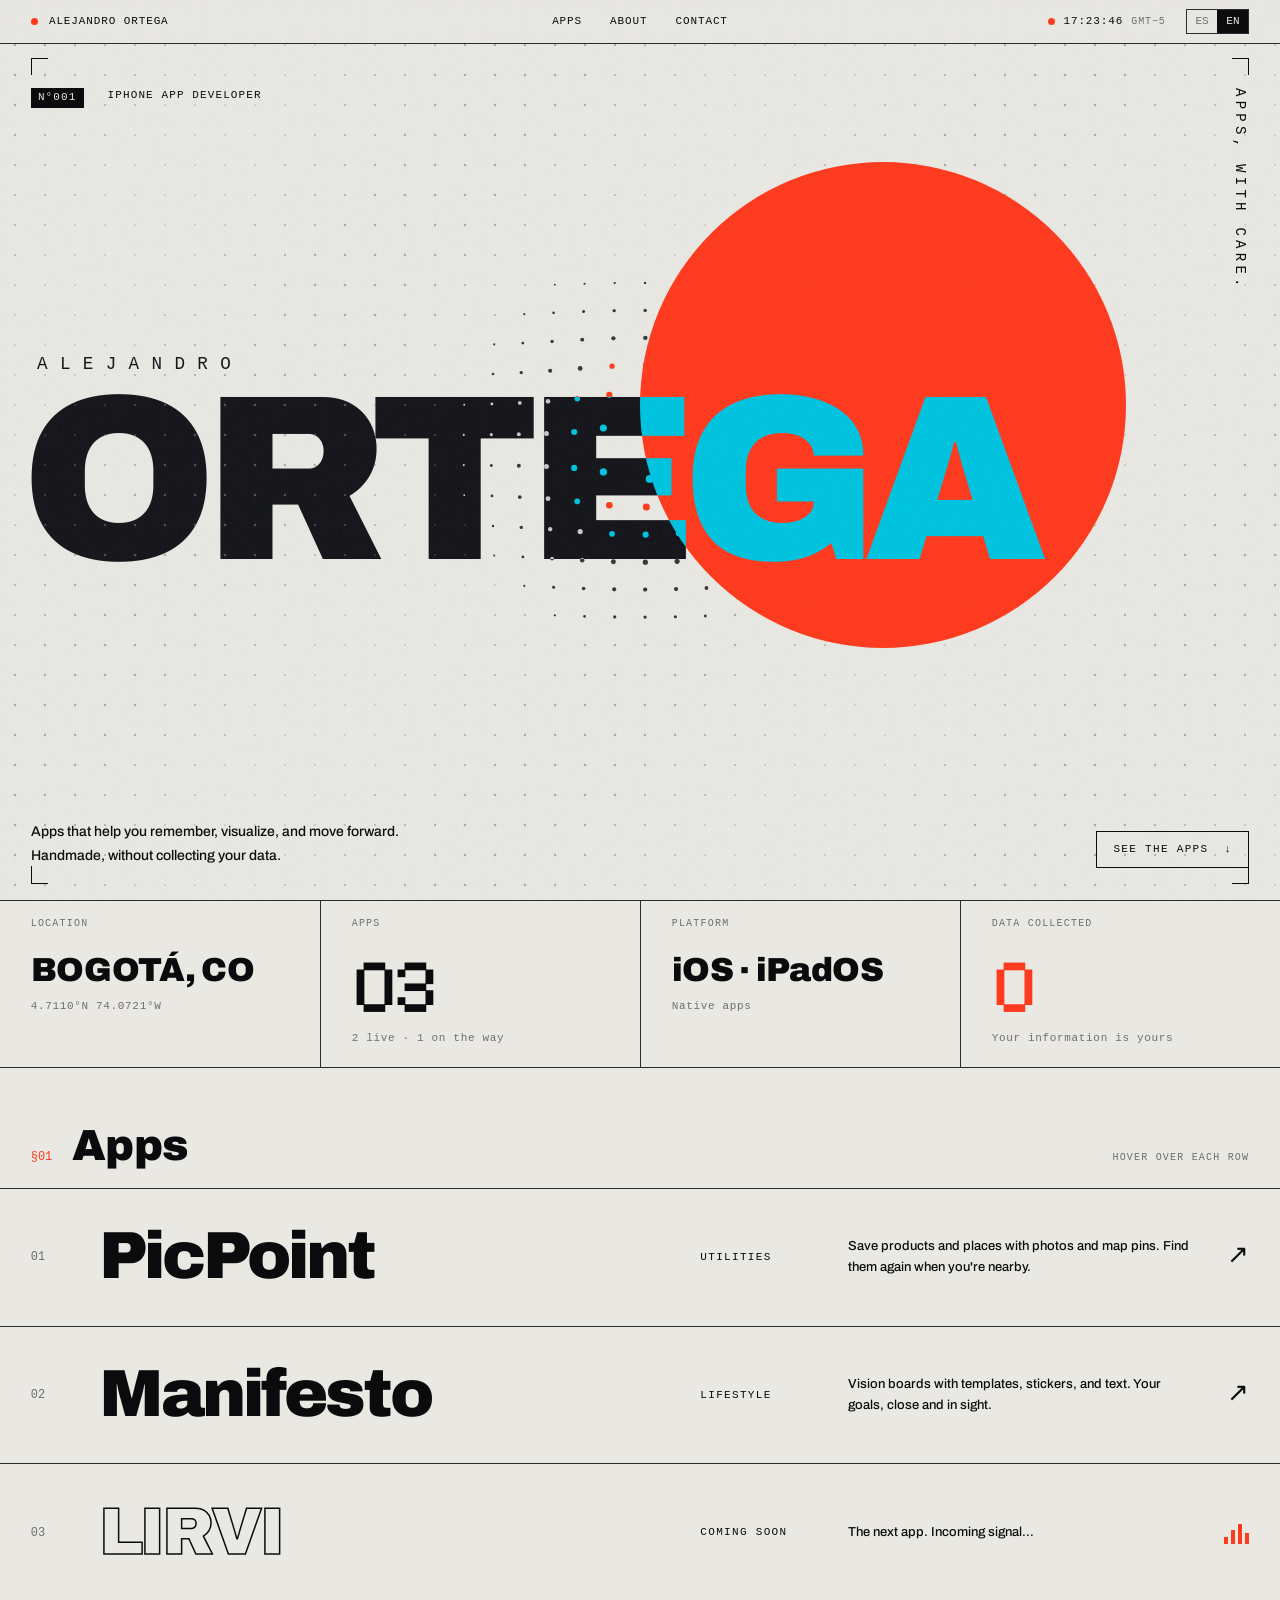
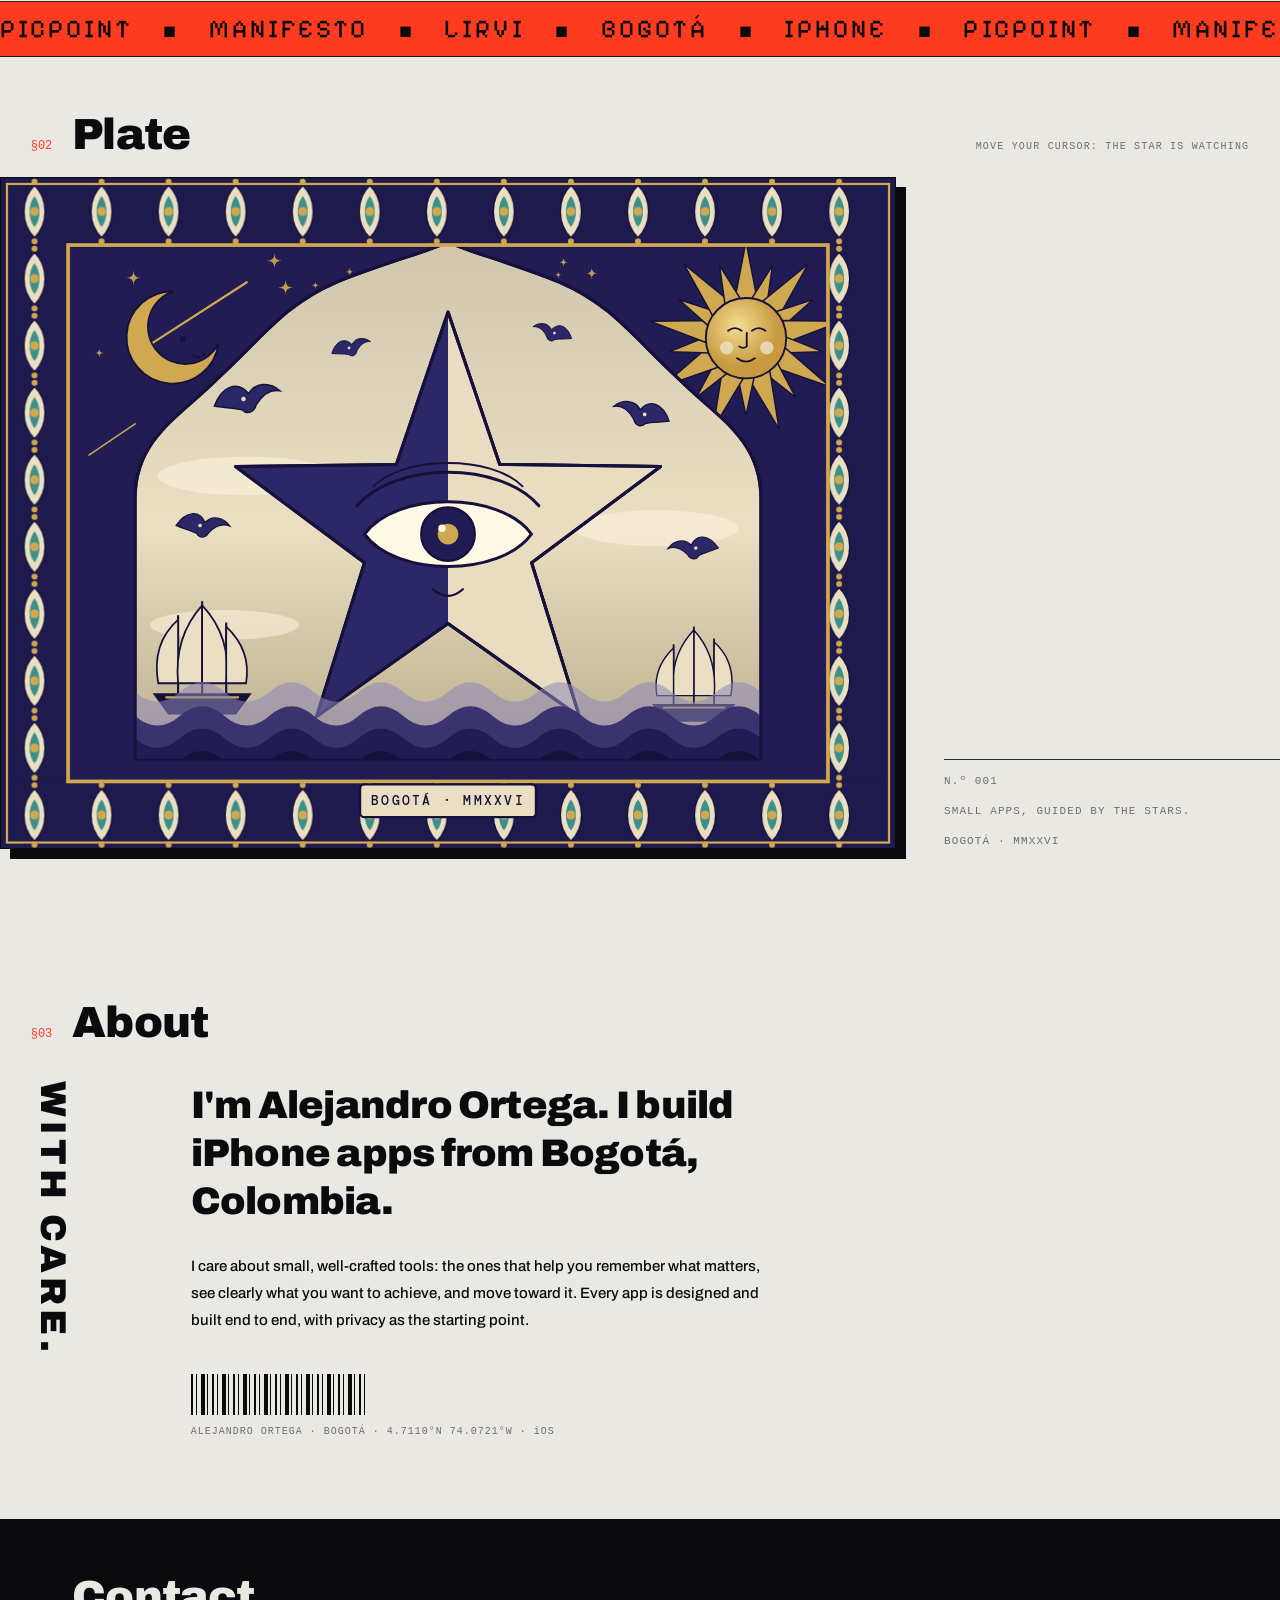
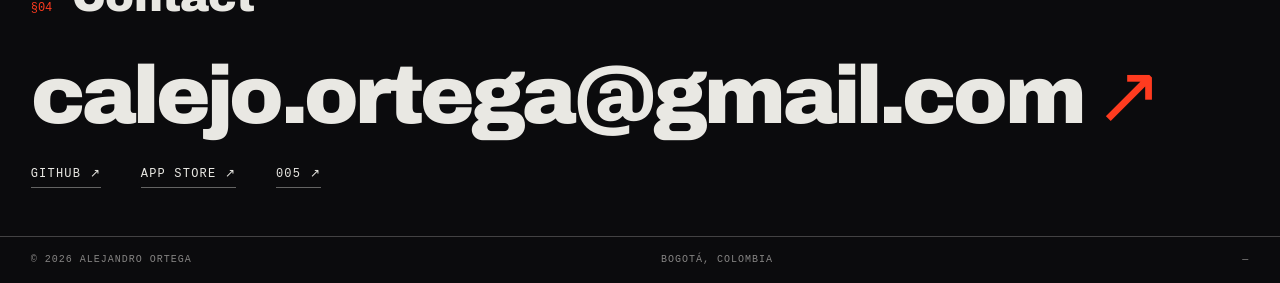
==== commit 97c43646: "Home nueva (antes /v2/), página anterior en /005/, y lámina de azulejo con estrella, sol y luna Co-A" ====
--- a/index.html
+++ b/index.html
@@ -5,189 +5,276 @@
 <meta name="viewport" content="width=device-width, initial-scale=1">
 
 <title>Alejandro Ortega — Apps para iPhone</title>
-<meta name="description" content="Alejandro Ortega — desarrollador de apps para iPhone: PicPoint, Manifesto y LIRVI.">
+<meta name="description" content="Alejandro Ortega, desarrollador de apps para iPhone en Bogotá. PicPoint, Manifesto y LIRVI.">
 <link rel="canonical" href="https://alejoortga.com/">
-
 <meta property="og:type" content="website">
 <meta property="og:url" content="https://alejoortga.com/">
 <meta property="og:title" content="Alejandro Ortega — Apps para iPhone">
-<meta property="og:description" content="PicPoint, Manifesto y LIRVI: apps hechas con cuidado para iPhone.">
-<meta property="og:locale" content="es_ES">
-<meta name="twitter:card" content="summary">
-<meta name="theme-color" content="#000000">
-
+<meta property="og:description" content="Apps para iPhone desde Bogotá: PicPoint, Manifesto y LIRVI.">
+<meta name="theme-color" content="#e9e8e3">
 <link rel="icon" href="favicon.svg" type="image/svg+xml">
 
 <link rel="preconnect" href="https://fonts.googleapis.com">
 <link rel="preconnect" href="https://fonts.gstatic.com" crossorigin>
 <link rel="stylesheet"
-      href="https://fonts.googleapis.com/css2?family=Source+Serif+4:ital,opsz,wght@0,8..60,300..500;1,8..60,300..500&display=swap">
-
-<link rel="stylesheet" href="styles.css">
+      href="https://fonts.googleapis.com/css2?family=Archivo:wght@300;500;900&family=DM+Mono:wght@400;500&family=Pixelify+Sans:wght@400&display=swap">
+<link rel="stylesheet" href="home-5.css">
 </head>
-
 <body>
 
-<div class="reloj" aria-hidden="true">
-  <span class="reloj-linea">
-    <span class="punto"></span>
-    <span class="hora" id="hora">--:--:--</span>
-  </span>
-  <span class="zona" id="zona"></span>
+<!-- Mira: líneas de coordenadas que siguen al cursor -->
+<div class="mira" aria-hidden="true">
+  <i class="mira-x"></i><i class="mira-y"></i>
+  <b class="mira-dato" id="miraDato">X 0000 · Y 0000</b>
 </div>
 
-<header class="cabecera">
-  <a class="marca" href="#" aria-label="Alejandro Ortega">A</a>
-  <h1 class="nombre">Alejandro Ortega</h1>
-  <p class="sub" data-es="Apps para iPhone" data-en="iPhone apps">Apps para iPhone</p>
-
-  <nav class="menu" aria-label="Principal">
-    <a href="#apps" data-es="Apps" data-en="Apps">Apps</a>
-    <a href="#about" data-es="Acerca de" data-en="About">Acerca de</a>
+<!-- Vista previa flotante de las apps -->
+<div class="vista" id="vista" aria-hidden="true"><img alt="" src=""></div>
+
+<!-- ============ Barra HUD ============ -->
+<header class="hud">
+  <a class="hud-marca" href="#top">
+    <span class="hud-punto"></span>
+    <span>ALEJANDRO ORTEGA</span>
+  </a>
+  <nav class="hud-nav" aria-label="Principal">
+    <a href="#obra"><span data-es="Apps" data-en="Apps">Apps</span></a>
+    <a href="#sobre"><span data-es="Sobre mí" data-en="About">Sobre mí</span></a>
+    <a href="#contacto"><span data-es="Contacto" data-en="Contact">Contacto</span></a>
+  </nav>
+  <div class="hud-der">
+    <span class="hud-reloj"><span class="hud-punto"></span><span id="hora">--:--:--</span> <small>GMT−5</small></span>
     <span class="idiomas" role="group" aria-label="Idioma / Language">
-      <button type="button" data-lang="en">EN</button>
-      <button type="button" data-lang="es">ES</button>
+      <button type="button" data-lang="es">ES</button><button type="button" data-lang="en">EN</button>
     </span>
-  </nav>
+  </div>
 </header>
 
-<main>
-  <section class="intro" id="apps">
-    <p data-es="Apps para iPhone hechas para recordar lo que importa, visualizar lo que quieres lograr y moverte con más claridad."
-       data-en="iPhone apps made to remember what matters, visualize what you want to achieve, and move with more clarity.">Apps para iPhone hechas para recordar lo que importa, visualizar lo que quieres lograr y moverte con más claridad.</p>
-    <p class="menor" data-es="Todas se diseñan y desarrollan de forma independiente, con la privacidad como punto de partida."
-       data-en="All are independently designed and built, with privacy as a starting point.">Todas se diseñan y desarrollan de forma independiente, con la privacidad como punto de partida.</p>
-  </section>
-
-  <section class="rejilla" aria-label="Apps">
-
-    <a class="app app-picpoint" href="https://apps.apple.com/co/app/picpoint-save-find-nearby/id6474586111" target="_blank" rel="noopener">
-      <span class="visual" aria-hidden="true">
-        <img class="shot shot-a" src="img/picpoint-1.jpg" alt="" loading="lazy">
-      </span>
-      <span class="info">
-        <span class="app-cab">
-          <img class="icono" src="img/picpoint-icon.jpg" alt="" width="48" height="48">
-          <span>
-            <span class="app-nombre">PicPoint</span>
-            <span class="app-cat" data-es="Utilidades" data-en="Utilities">Utilidades</span>
-          </span>
-        </span>
-        <span class="app-lema" data-es="Captura, ubica, vuelve a encontrar." data-en="Capture, pin, revisit.">Captura, ubica, vuelve a encontrar.</span>
-        <span class="app-desc" data-es="Guarda productos y lugares con fotos, etiquetas y pines en el mapa. Redescúbrelos cuando estés cerca, con rutas y recordatorios." data-en="Save products and places with photos, smart labels, and map pins. Rediscover them when you are nearby, with routes and reminders.">Guarda productos y lugares con fotos, etiquetas y pines en el mapa. Redescúbrelos cuando estés cerca, con rutas y recordatorios.</span>
-        <span class="app-ir">App Store →</span>
-      </span>
-    </a>
-
-    <a class="app app-manifesto" href="https://apps.apple.com/co/app/manifesto-vision-board-goals/id6756685162" target="_blank" rel="noopener">
-      <span class="visual" aria-hidden="true">
-        <img class="shot shot-a" src="img/manifesto-1.jpg" alt="" loading="lazy">
-      </span>
-      <span class="info">
-        <span class="app-cab">
-          <img class="icono" src="img/manifesto-icon.jpg" alt="" width="48" height="48">
-          <span>
-            <span class="app-nombre">Manifesto</span>
-            <span class="app-cat" data-es="Estilo de vida" data-en="Lifestyle">Estilo de vida</span>
-          </span>
-        </span>
-        <span class="app-lema" data-es="Tu vida soñada, hecha visible." data-en="Your dream life, made visible.">Tu vida soñada, hecha visible.</span>
-        <span class="app-desc" data-es="Crea tableros de visión con plantillas, stickers y texto para mantener tus metas cerca, claras e imposibles de ignorar." data-en="Create vision boards with templates, stickers, and text that keep your goals close, clear, and impossible to ignore.">Crea tableros de visión con plantillas, stickers y texto para mantener tus metas cerca, claras e imposibles de ignorar.</span>
-        <span class="app-ir">App Store →</span>
-      </span>
-    </a>
-
-    <div class="app app-lirvi">
-      <span class="visual visual-lirvi" aria-hidden="true"><span class="wordmark">LIRVI</span></span>
-      <span class="info">
-        <span class="app-cab">
-          <span class="icono icono-lirvi" aria-hidden="true">L</span>
-          <span>
-            <span class="app-nombre">LIRVI</span>
-            <span class="app-cat" data-es="Próximamente" data-en="Coming soon">Próximamente</span>
-          </span>
-        </span>
-        <span class="app-lema" data-es="Algo nuevo está en camino." data-en="Something new is on the way.">Algo nuevo está en camino.</span>
-        <span class="app-desc" data-es="La próxima app. Pronto más detalles." data-en="The next app. More details soon.">La próxima app. Pronto más detalles.</span>
-        <span class="app-ir" aria-hidden="true">&nbsp;</span>
-      </span>
+<main id="top">
+
+<!-- ============ Portada ============ -->
+<section class="hero">
+  <canvas class="campo" id="campo" aria-hidden="true"></canvas>
+
+  <i class="marca m-tl" aria-hidden="true"></i><i class="marca m-tr" aria-hidden="true"></i>
+  <i class="marca m-bl" aria-hidden="true"></i><i class="marca m-br" aria-hidden="true"></i>
+
+  <div class="sol" id="sol" aria-hidden="true"></div>
+
+  <p class="hero-etq">
+    <span>N°001</span>
+    <span data-es="Desarrollador de apps para iPhone" data-en="iPhone app developer">Desarrollador de apps para iPhone</span>
+  </p>
+
+  <h1 class="mega" aria-label="Alejandro Ortega">
+    <span class="mega-peq">ALEJANDRO</span>
+    <span class="mega-gr">ORTEGA</span>
+  </h1>
+
+  <p class="tate" aria-hidden="true" data-es="Apps, con cuidado." data-en="Apps, with care.">Apps, con cuidado.</p>
+
+  <div class="hero-pie">
+    <p class="lema" data-es="Apps que ayudan a recordar, visualizar y avanzar. Hechas a mano, sin recopilar tus datos."
+       data-en="Apps that help you remember, visualize, and move forward. Handmade, without collecting your data.">Apps que ayudan a recordar, visualizar y avanzar. Hechas a mano, sin recopilar tus datos.</p>
+    <a class="bajar" href="#obra"><span data-es="Ver las apps" data-en="See the apps">Ver las apps</span> <b>↓</b></a>
+  </div>
+</section>
+
+<!-- ============ Datos ============ -->
+<section class="datos" aria-label="Datos">
+  <dl>
+    <div><dt><span data-es="Ubicación" data-en="Location">Ubicación</span></dt><dd>BOGOTÁ, CO<small>4.7110°N 74.0721°W</small></dd></div>
+    <div><dt><span data-es="Apps" data-en="Apps">Apps</span></dt><dd class="num">03<small data-es="2 publicadas · 1 en camino" data-en="2 live · 1 on the way">2 publicadas · 1 en camino</small></dd></div>
+    <div><dt><span data-es="Plataforma" data-en="Platform">Plataforma</span></dt><dd>iOS · iPadOS<small data-es="Apps nativas" data-en="Native apps">Apps nativas</small></dd></div>
+    <div><dt><span data-es="Datos recopilados" data-en="Data collected">Datos recopilados</span></dt><dd class="num rojo">0<small data-es="Tu información es tuya" data-en="Your information is yours">Tu información es tuya</small></dd></div>
+  </dl>
+</section>
+
+<!-- ============ Índice de apps ============ -->
+<section class="obra" id="obra">
+  <header class="sec-cab">
+    <span class="sec-n">§01</span>
+    <h2><span data-es="Apps" data-en="Apps">Apps</span></h2>
+    <span class="sec-nota" data-es="Pasa el cursor sobre cada fila" data-en="Hover over each row">Pasa el cursor sobre cada fila</span>
+  </header>
+
+  <ol class="indice">
+    <li>
+      <a class="fila" href="https://apps.apple.com/co/app/picpoint-save-find-nearby/id6474586111" target="_blank" rel="noopener" data-img="img/picpoint-1.jpg">
+        <span class="f-n">01</span>
+        <span class="f-nom">PicPoint</span>
+        <span class="f-cat" data-es="Utilidades" data-en="Utilities">Utilidades</span>
+        <span class="f-desc" data-es="Guarda productos y lugares con fotos y pines en el mapa. Vuelve a encontrarlos cuando estés cerca."
+              data-en="Save products and places with photos and map pins. Find them again when you're nearby.">Guarda productos y lugares con fotos y pines en el mapa. Vuelve a encontrarlos cuando estés cerca.</span>
+        <span class="f-go">↗</span>
+        <img class="f-img" src="img/picpoint-1.jpg" alt="PicPoint" loading="lazy">
+      </a>
+    </li>
+    <li>
+      <a class="fila" href="https://apps.apple.com/co/app/manifesto-vision-board-goals/id6756685162" target="_blank" rel="noopener" data-img="img/manifesto-1.jpg">
+        <span class="f-n">02</span>
+        <span class="f-nom">Manifesto</span>
+        <span class="f-cat" data-es="Estilo de vida" data-en="Lifestyle">Estilo de vida</span>
+        <span class="f-desc" data-es="Tableros de visión con plantillas, stickers y texto. Tus metas, cerca y a la vista."
+              data-en="Vision boards with templates, stickers, and text. Your goals, close and in sight.">Tableros de visión con plantillas, stickers y texto. Tus metas, cerca y a la vista.</span>
+        <span class="f-go">↗</span>
+        <img class="f-img" src="img/manifesto-1.jpg" alt="Manifesto" loading="lazy">
+      </a>
+    </li>
+    <li>
+      <div class="fila fila-pronto">
+        <span class="f-n">03</span>
+        <span class="f-nom">LIRVI</span>
+        <span class="f-cat" data-es="Próximamente" data-en="Coming soon">Próximamente</span>
+        <span class="f-desc" data-es="La próxima app. Señal entrante…" data-en="The next app. Incoming signal…">La próxima app. Señal entrante…</span>
+        <span class="f-go señal" aria-hidden="true"><i></i><i></i><i></i><i></i></span>
+      </div>
+    </li>
+  </ol>
+</section>
+
+<!-- ============ Cinta ============ -->
+<div class="cinta" aria-hidden="true">
+  <div class="cinta-pista">
+    <span>PICPOINT <b>◼</b> MANIFESTO <b>◼</b> LIRVI <b>◼</b> BOGOTÁ <b>◼</b> IPHONE <b>◼</b> PICPOINT <b>◼</b> MANIFESTO <b>◼</b> LIRVI <b>◼</b> BOGOTÁ <b>◼</b> IPHONE <b>◼</b> </span>
+    <span>PICPOINT <b>◼</b> MANIFESTO <b>◼</b> LIRVI <b>◼</b> BOGOTÁ <b>◼</b> IPHONE <b>◼</b> PICPOINT <b>◼</b> MANIFESTO <b>◼</b> LIRVI <b>◼</b> BOGOTÁ <b>◼</b> IPHONE <b>◼</b> </span>
+  </div>
+</div>
+
+<!-- ============ Lámina ============ -->
+<section class="lamina" id="lamina">
+  <header class="sec-cab">
+    <span class="sec-n">§02</span>
+    <h2><span data-es="Lámina" data-en="Plate">Lámina</span></h2>
+    <span class="sec-nota" data-es="Mueve el cursor: la estrella te mira" data-en="Move your cursor: the star is watching">Mueve el cursor: la estrella te mira</span>
+  </header>
+  <figure class="lamina-fig">
+    <svg class="lamina-svg" viewBox="0 0 1200 900" role="img" aria-label="Lámina decorativa: estrella con un ojo, sol y luna con rostro, barcos y olas, dentro de un marco ornamental">
+  <defs>
+    <pattern id="borde" width="90" height="90" patternUnits="userSpaceOnUse">
+      <rect width="90" height="90" fill="#1f1a4d"/>
+      <path d="M45,10 C64,28 64,62 45,80 C26,62 26,28 45,10Z" fill="#eadfc2" stroke="#15113a" stroke-width="2"/>
+      <path d="M45,24 C54,36 54,54 45,66 C36,54 36,36 45,24Z" fill="#3d8f8a"/>
+      <circle cx="45" cy="45" r="6" fill="#d0a850"/>
+      <circle cx="45" cy="5" r="4" fill="#d0a850"/><circle cx="45" cy="85" r="4" fill="#d0a850"/>
+    </pattern>
+    <linearGradient id="cielo-arco" x1="0" y1="0" x2="0" y2="1"><stop offset="0" stop-color="#cfc6ad"/><stop offset="0.55" stop-color="#eadfc2"/><stop offset="1" stop-color="#b9ad8c"/></linearGradient>
+    <radialGradient id="sol-g" cx="40%" cy="35%"><stop offset="0" stop-color="#f4dc93"/><stop offset="1" stop-color="#c79a3f"/></radialGradient>
+    <clipPath id="arco"><path d="M180,780 V430 C180,350 240,320 290,270 C350,215 380,170 450,140 C520,112 570,100 600,86 C630,100 680,112 750,140 C820,170 850,215 910,270 C960,320 1020,350 1020,430 V780 Z"/></clipPath>
+    <clipPath id="mitad"><rect x="600" y="150" width="400" height="700"/></clipPath>
+  </defs>
+
+  <rect width="1200" height="900" fill="#15113a"/>
+  <rect x="90" y="90" width="1020" height="720" fill="#221c55"/>
+  <g fill="#d0a850" opacity="0.9" class="chispas"><path d="M748,125 Q748,130 753,130 Q748,130 748,135 Q748,130 743,130 Q748,130 748,125Z"/><path d="M468,120 Q468,126 474,126 Q468,126 468,132 Q468,126 462,126 Q468,126 468,120Z"/><path d="M178,124 Q178,134 188,134 Q178,134 178,144 Q178,134 168,134 Q178,134 178,124Z"/><path d="M681,117 Q681,127 691,127 Q681,127 681,137 Q681,127 671,127 Q681,127 681,117Z"/><path d="M656,136 Q656,146 666,146 Q656,146 656,156 Q656,146 646,146 Q656,146 656,136Z"/><path d="M647,122 Q647,127 652,127 Q647,127 647,132 Q647,127 642,127 Q647,127 647,122Z"/><path d="M793,120 Q793,128 801,128 Q793,128 793,136 Q793,128 785,128 Q793,128 793,120Z"/><path d="M132,229 Q132,235 138,235 Q132,235 132,241 Q132,235 126,235 Q132,235 132,229Z"/><path d="M382,137 Q382,147 392,147 Q382,147 382,157 Q382,147 372,147 Q382,147 382,137Z"/><path d="M977,363 Q977,369 983,369 Q977,369 977,375 Q977,369 971,369 Q977,369 977,363Z"/><path d="M755,107 Q755,113 761,113 Q755,113 755,119 Q755,113 749,113 Q755,113 755,107Z"/><path d="M367,101 Q367,111 377,111 Q367,111 367,121 Q367,111 357,111 Q367,111 367,101Z"/><path d="M422,139 Q422,144 427,144 Q422,144 422,149 Q422,144 417,144 Q422,144 422,139Z"/><path d="M711,123 Q711,129 717,129 Q711,129 711,135 Q711,129 705,129 Q711,129 711,123Z"/><path d="M467,133 Q467,143 477,143 Q467,143 467,153 Q467,143 457,143 Q467,143 467,133Z"/><path d="M584,128 Q584,133 589,133 Q584,133 584,138 Q584,133 579,133 Q584,133 584,128Z"/></g>
+
+  <!-- estrellas fugaces -->
+  <g stroke="#d0a850" stroke-linecap="round" fill="none">
+    <path d="M330,140 L190,230" stroke-width="3"/><path d="M420,170 L330,250" stroke-width="2"/><path d="M180,330 L118,372" stroke-width="2"/>
+  </g>
+
+  <!-- luna -->
+  <g class="luna">
+    <path d="M232,152 A62,62 0 1 0 292,222 A50,50 0 1 1 232,152Z" fill="#d0a850" stroke="#15113a" stroke-width="2.5"/>
+    <circle cx="244" cy="216" r="4" fill="#15113a"/><path d="M257,238 q8,6 16,-2" stroke="#15113a" stroke-width="2.5" fill="none" stroke-linecap="round"/>
+  </g>
+
+  <!-- sol -->
+  <g class="sol-svg">
+    <g class="rayos" fill="#d0a850" stroke="#15113a" stroke-width="2"><path transform="rotate(0 1000 215)" d="M985,163 L1000,85 L1015,163 Z"/><path transform="rotate(20 1000 215)" d="M989,163 L1000,111 L1011,163 Z"/><path transform="rotate(40 1000 215)" d="M985,163 L1000,85 L1015,163 Z"/><path transform="rotate(60 1000 215)" d="M989,163 L1000,111 L1011,163 Z"/><path transform="rotate(80 1000 215)" d="M985,163 L1000,85 L1015,163 Z"/><path transform="rotate(100 1000 215)" d="M989,163 L1000,111 L1011,163 Z"/><path transform="rotate(120 1000 215)" d="M985,163 L1000,85 L1015,163 Z"/><path transform="rotate(140 1000 215)" d="M989,163 L1000,111 L1011,163 Z"/><path transform="rotate(160 1000 215)" d="M985,163 L1000,85 L1015,163 Z"/><path transform="rotate(180 1000 215)" d="M989,163 L1000,111 L1011,163 Z"/><path transform="rotate(200 1000 215)" d="M985,163 L1000,85 L1015,163 Z"/><path transform="rotate(220 1000 215)" d="M989,163 L1000,111 L1011,163 Z"/><path transform="rotate(240 1000 215)" d="M985,163 L1000,85 L1015,163 Z"/><path transform="rotate(260 1000 215)" d="M989,163 L1000,111 L1011,163 Z"/><path transform="rotate(280 1000 215)" d="M985,163 L1000,85 L1015,163 Z"/><path transform="rotate(300 1000 215)" d="M989,163 L1000,111 L1011,163 Z"/><path transform="rotate(320 1000 215)" d="M985,163 L1000,85 L1015,163 Z"/><path transform="rotate(340 1000 215)" d="M989,163 L1000,111 L1011,163 Z"/></g>
+    <circle cx="1000" cy="215" r="54" fill="url(#sol-g)" stroke="#15113a" stroke-width="2.5"/>
+    <path d="M976,205 q9,-7 18,0 M1008,205 q9,-7 18,0" stroke="#15113a" stroke-width="2.5" fill="none" stroke-linecap="round"/>
+    <path d="M1001,208 v18 q-5,4 -10,0" stroke="#15113a" stroke-width="2.5" fill="none" stroke-linecap="round"/>
+    <circle cx="974" cy="228" r="9" fill="#eadfc2" opacity="0.85"/><circle cx="1028" cy="228" r="9" fill="#eadfc2" opacity="0.85"/>
+    <path d="M988,242 q12,9 24,0" stroke="#15113a" stroke-width="2.5" fill="none" stroke-linecap="round"/>
+  </g>
+
+  <!-- arco -->
+  <path d="M180,780 V430 C180,350 240,320 290,270 C350,215 380,170 450,140 C520,112 570,100 600,86 C630,100 680,112 750,140 C820,170 850,215 910,270 C960,320 1020,350 1020,430 V780 Z" fill="url(#cielo-arco)" stroke="#15113a" stroke-width="4"/>
+
+  <g clip-path="url(#arco)">
+    <!-- nubes pintadas -->
+    <g fill="#fff8e4" opacity="0.5"><ellipse cx="330" cy="400" rx="120" ry="26"/><ellipse cx="880" cy="470" rx="110" ry="24"/><ellipse cx="300" cy="600" rx="100" ry="20"/></g>
+    <!-- estrella -->
+    <polygon points="600.0,180.0 669.4,384.5 885.3,387.3 712.2,516.5 776.3,722.7 600.0,598.0 423.7,722.7 487.8,516.5 314.7,387.3 530.6,384.5" fill="#2c2766" stroke="#15113a" stroke-width="4" stroke-linejoin="round"/>
+    <g clip-path="url(#mitad)"><polygon points="600.0,180.0 669.4,384.5 885.3,387.3 712.2,516.5 776.3,722.7 600.0,598.0 423.7,722.7 487.8,516.5 314.7,387.3 530.6,384.5" fill="#e9dcc0" stroke="#15113a" stroke-width="4" stroke-linejoin="round"/></g>
+    <polygon points="600.0,180.0 669.4,384.5 885.3,387.3 712.2,516.5 776.3,722.7 600.0,598.0 423.7,722.7 487.8,516.5 314.7,387.3 530.6,384.5" fill="none" stroke="#15113a" stroke-width="4" stroke-linejoin="round"/>
+    <!-- ojo -->
+    <path d="M488,478 C530,420 670,420 712,478 C670,536 530,536 488,478Z" fill="#fff8e4" stroke="#15113a" stroke-width="4"/>
+    <g id="iris"><circle id="pupila-base" cx="600" cy="478" r="36" fill="#221c55" stroke="#15113a" stroke-width="3"/>
+      <circle cx="600" cy="478" r="14" fill="#d0a850"/><circle cx="592" cy="470" r="5" fill="#fff8e4"/></g>
+    <path d="M478,440 C530,380 670,380 722,440" fill="none" stroke="#15113a" stroke-width="4" stroke-linecap="round"/>
+    <path d="M500,414 C540,372 660,372 700,414" fill="none" stroke="#15113a" stroke-width="2.5" stroke-linecap="round"/>
+    <path d="M580,552 q20,18 40,0" stroke="#15113a" stroke-width="3" fill="none" stroke-linecap="round"/>
+    <!-- aves -->
+    <g transform="translate(330 300) rotate(-8) scale(1.0 1.0)" class="ave"><path d="M-44,0 C-30,-26 -8,-30 4,-10 C14,-24 34,-22 46,-8 C34,-12 22,-6 12,6 C8,16 -2,18 -8,10 C-18,6 -32,4 -44,0Z" fill="#2c2766" stroke="#15113a" stroke-width="2"/><circle cx="-4" cy="-4" r="3" fill="#eadfc2"/></g><g transform="translate(860 320) rotate(10) scale(-0.85 0.85)" class="ave"><path d="M-44,0 C-30,-26 -8,-30 4,-10 C14,-24 34,-22 46,-8 C34,-12 22,-6 12,6 C8,16 -2,18 -8,10 C-18,6 -32,4 -44,0Z" fill="#2c2766" stroke="#15113a" stroke-width="2"/><circle cx="-4" cy="-4" r="3" fill="#eadfc2"/></g><g transform="translate(270 470) rotate(6) scale(0.8 0.8)" class="ave"><path d="M-44,0 C-30,-26 -8,-30 4,-10 C14,-24 34,-22 46,-8 C34,-12 22,-6 12,6 C8,16 -2,18 -8,10 C-18,6 -32,4 -44,0Z" fill="#2c2766" stroke="#15113a" stroke-width="2"/><circle cx="-4" cy="-4" r="3" fill="#eadfc2"/></g><g transform="translate(930 500) rotate(-6) scale(-0.75 0.75)" class="ave"><path d="M-44,0 C-30,-26 -8,-30 4,-10 C14,-24 34,-22 46,-8 C34,-12 22,-6 12,6 C8,16 -2,18 -8,10 C-18,6 -32,4 -44,0Z" fill="#2c2766" stroke="#15113a" stroke-width="2"/><circle cx="-4" cy="-4" r="3" fill="#eadfc2"/></g><g transform="translate(470 230) rotate(-12) scale(0.6 0.6)" class="ave"><path d="M-44,0 C-30,-26 -8,-30 4,-10 C14,-24 34,-22 46,-8 C34,-12 22,-6 12,6 C8,16 -2,18 -8,10 C-18,6 -32,4 -44,0Z" fill="#2c2766" stroke="#15113a" stroke-width="2"/><circle cx="-4" cy="-4" r="3" fill="#eadfc2"/></g><g transform="translate(740 210) rotate(12) scale(-0.6 0.6)" class="ave"><path d="M-44,0 C-30,-26 -8,-30 4,-10 C14,-24 34,-22 46,-8 C34,-12 22,-6 12,6 C8,16 -2,18 -8,10 C-18,6 -32,4 -44,0Z" fill="#2c2766" stroke="#15113a" stroke-width="2"/><circle cx="-4" cy="-4" r="3" fill="#eadfc2"/></g>
+    <!-- barcos y mar -->
+    <g class="barco" transform="translate(270 690) scale(0.95 0.95)"><path d="M-70,0 L70,0 L48,30 L-48,30 Z" fill="#15113a"/><path d="M-52,6 H52" stroke="#d0a850" stroke-width="3"/><g stroke="#15113a" stroke-width="3"><path d="M-34,0 V-110 M0,0 V-130 M34,0 V-100"/></g><g fill="#eadfc2" stroke="#15113a" stroke-width="2.5"><path d="M-34,-104 Q-72,-70 -62,-14 L-34,-14 Z"/><path d="M0,-124 Q-40,-80 -34,-14 L0,-14 Z"/><path d="M0,-124 Q42,-80 34,-14 L0,-14 Z"/><path d="M34,-94 Q70,-60 62,-14 L34,-14 Z"/></g></g><g class="barco" transform="translate(930 700) scale(-0.8 0.8)"><path d="M-70,0 L70,0 L48,30 L-48,30 Z" fill="#15113a"/><path d="M-52,6 H52" stroke="#d0a850" stroke-width="3"/><g stroke="#15113a" stroke-width="3"><path d="M-34,0 V-110 M0,0 V-130 M34,0 V-100"/></g><g fill="#eadfc2" stroke="#15113a" stroke-width="2.5"><path d="M-34,-104 Q-72,-70 -62,-14 L-34,-14 Z"/><path d="M0,-124 Q-40,-80 -34,-14 L0,-14 Z"/><path d="M0,-124 Q42,-80 34,-14 L0,-14 Z"/><path d="M34,-94 Q70,-60 62,-14 L34,-14 Z"/></g></g>
+    <path class="ola" style="animation-duration:9s" fill="#8f87b8" opacity="0.55" d="M-120,690 q30,-26 60,0 t60,0 q30,-26 60,0 t60,0 q30,-26 60,0 t60,0 q30,-26 60,0 t60,0 q30,-26 60,0 t60,0 q30,-26 60,0 t60,0 q30,-26 60,0 t60,0 q30,-26 60,0 t60,0 q30,-26 60,0 t60,0 q30,-26 60,0 t60,0 q30,-26 60,0 t60,0 q30,-26 60,0 t60,0 q30,-26 60,0 t60,0 q30,-26 60,0 t60,0 V830 H-120 Z"/><path class="ola" style="animation-duration:7s" fill="#39336f" opacity="1" d="M-120,722 q30,-26 60,0 t60,0 q30,-26 60,0 t60,0 q30,-26 60,0 t60,0 q30,-26 60,0 t60,0 q30,-26 60,0 t60,0 q30,-26 60,0 t60,0 q30,-26 60,0 t60,0 q30,-26 60,0 t60,0 q30,-26 60,0 t60,0 q30,-26 60,0 t60,0 q30,-26 60,0 t60,0 q30,-26 60,0 t60,0 q30,-26 60,0 t60,0 q30,-26 60,0 t60,0 V830 H-120 Z"/><path class="ola" style="animation-duration:11s" fill="#221c55" opacity="1" d="M-120,752 q30,-26 60,0 t60,0 q30,-26 60,0 t60,0 q30,-26 60,0 t60,0 q30,-26 60,0 t60,0 q30,-26 60,0 t60,0 q30,-26 60,0 t60,0 q30,-26 60,0 t60,0 q30,-26 60,0 t60,0 q30,-26 60,0 t60,0 q30,-26 60,0 t60,0 q30,-26 60,0 t60,0 q30,-26 60,0 t60,0 q30,-26 60,0 t60,0 q30,-26 60,0 t60,0 V830 H-120 Z"/><path class="ola" style="animation-duration:8s" fill="#15113a" opacity="1" d="M-120,782 q30,-26 60,0 t60,0 q30,-26 60,0 t60,0 q30,-26 60,0 t60,0 q30,-26 60,0 t60,0 q30,-26 60,0 t60,0 q30,-26 60,0 t60,0 q30,-26 60,0 t60,0 q30,-26 60,0 t60,0 q30,-26 60,0 t60,0 q30,-26 60,0 t60,0 q30,-26 60,0 t60,0 q30,-26 60,0 t60,0 q30,-26 60,0 t60,0 q30,-26 60,0 t60,0 V830 H-120 Z"/>
+  </g>
+  <path d="M180,780 V430 C180,350 240,320 290,270 C350,215 380,170 450,140 C520,112 570,100 600,86 C630,100 680,112 750,140 C820,170 850,215 910,270 C960,320 1020,350 1020,430 V780" fill="none" stroke="#15113a" stroke-width="4"/>
+
+  <!-- marco -->
+  <rect x="0" y="0" width="1200" height="90" fill="url(#borde)"/><rect x="0" y="810" width="1200" height="90" fill="url(#borde)"/>
+  <rect x="0" y="90" width="90" height="720" fill="url(#borde)"/><rect x="1110" y="90" width="90" height="720" fill="url(#borde)"/>
+  <rect x="90" y="90" width="1020" height="720" fill="none" stroke="#d0a850" stroke-width="5"/>
+  <rect x="8" y="8" width="1184" height="884" fill="none" stroke="#d0a850" stroke-width="3"/>
+  <!-- placa -->
+  <g transform="translate(600 836)"><rect x="-118" y="-22" width="236" height="44" rx="6" fill="#eadfc2" stroke="#15113a" stroke-width="3"/>
+    <text x="0" y="6" text-anchor="middle" font-family="DM Mono, monospace" font-size="17" letter-spacing="3" fill="#15113a">BOGOTÁ · MMXXVI</text></g>
+</svg>
+    <figcaption>
+      <span>N.º 001</span>
+      <span data-es="Apps pequeñas, guiadas por las estrellas." data-en="Small apps, guided by the stars.">Apps pequeñas, guiadas por las estrellas.</span>
+      <span>Bogotá · MMXXVI</span>
+    </figcaption>
+  </figure>
+</section>
+
+<!-- ============ Sobre mí ============ -->
+<section class="sobre" id="sobre">
+  <header class="sec-cab">
+    <span class="sec-n">§03</span>
+    <h2><span data-es="Sobre mí" data-en="About">Sobre mí</span></h2>
+  </header>
+
+  <div class="sobre-cuerpo">
+    <p class="tate tate-gr" aria-hidden="true" data-es="Con cuidado." data-en="With care.">Con cuidado.</p>
+
+    <div class="sobre-texto">
+      <p class="grande" data-es="Soy Alejandro Ortega. Construyo apps para iPhone desde Bogotá, Colombia."
+         data-en="I'm Alejandro Ortega. I build iPhone apps from Bogotá, Colombia.">Soy Alejandro Ortega. Construyo apps para iPhone desde Bogotá, Colombia.</p>
+      <p data-es="Me interesan las herramientas pequeñas y bien cuidadas: las que te ayudan a recordar lo que importa, a ver con claridad lo que quieres lograr y a avanzar hacia ello. Cada app se diseña y se programa de principio a fin, con la privacidad como punto de partida."
+         data-en="I care about small, well-crafted tools: the ones that help you remember what matters, see clearly what you want to achieve, and move toward it. Every app is designed and built end to end, with privacy as the starting point.">Me interesan las herramientas pequeñas y bien cuidadas: las que te ayudan a recordar lo que importa, a ver con claridad lo que quieres lograr y a avanzar hacia ello. Cada app se diseña y se programa de principio a fin, con la privacidad como punto de partida.</p>
+
+      <div class="barras" aria-hidden="true"></div>
+      <p class="micro">ALEJANDRO ORTEGA · BOGOTÁ · 4.7110°N 74.0721°W · iOS</p>
     </div>
-
-  </section>
-
-  <section class="about" id="about">
-    <h2 class="etiqueta" data-es="Acerca de" data-en="About">Acerca de</h2>
-    <div class="about-texto">
-      <p data-es="Soy Alejandro Ortega, desarrollador de apps para iPhone desde Bogotá, Colombia. Construyo herramientas simples y cuidadas que ayudan a las personas a recordar, planear y avanzar hacia lo que quieren."
-         data-en="I'm Alejandro Ortega, an iPhone app developer based in Bogotá, Colombia. I build simple, carefully crafted tools that help people remember, plan, and move toward what they want.">Soy Alejandro Ortega, desarrollador de apps para iPhone desde Bogotá, Colombia. Construyo herramientas simples y cuidadas que ayudan a las personas a recordar, planear y avanzar hacia lo que quieren.</p>
-      <p data-es="Mis apps no recopilan datos personales: lo que guardas es tuyo."
-         data-en="My apps don't collect personal data: what you save is yours.">Mis apps no recopilan datos personales: lo que guardas es tuyo.</p>
-      <ul class="enlaces" role="list">
-        <li><a href="mailto:calejo.ortega@gmail.com">calejo.ortega@gmail.com</a></li>
-        <li><a href="https://github.com/alejoortga" rel="me noopener" target="_blank">GitHub</a></li>
-        <li><a href="https://apps.apple.com/co/developer/cristian-alejandro-forero-ortega/id1722006655" rel="me noopener" target="_blank">App Store</a></li>
-      </ul>
-    </div>
-  </section>
+  </div>
+</section>
+
+<!-- ============ Contacto ============ -->
+<section class="contacto" id="contacto">
+  <header class="sec-cab">
+    <span class="sec-n">§04</span>
+    <h2><span data-es="Contacto" data-en="Contact">Contacto</span></h2>
+  </header>
+  <a class="correo" href="mailto:calejo.ortega@gmail.com">calejo.ortega<wbr>@gmail.com <b>↗</b></a>
+  <ul class="redes" role="list">
+    <li><a href="https://github.com/alejoortga" rel="me noopener" target="_blank">GitHub ↗</a></li>
+    <li><a href="https://apps.apple.com/co/developer/cristian-alejandro-forero-ortega/id1722006655" rel="me noopener" target="_blank">App Store ↗</a></li>
+    <li><a href="/005/">005 ↗</a></li>
+  </ul>
+</section>
+
 </main>
 
 <footer class="pie">
-  <p>© <span id="anio">2026</span> Alejandro Ortega</p>
+  <span>© <span id="anio">2026</span> ALEJANDRO ORTEGA</span>
+  <span>BOGOTÁ, COLOMBIA</span>
+  <span id="coord">—</span>
 </footer>
 
-<script>
-  const ZONA_HORARIA = 'America/Bogota';
-  const CIUDAD = 'BOGOTÁ';
-
-  document.getElementById('anio').textContent = new Date().getFullYear();
-
-  /* ---- Idioma ---- */
-  const botones = [...document.querySelectorAll('[data-lang]')];
-  function idiomaInicial() {
-    try {
-      const g = localStorage.getItem('lang');
-      if (g === 'es' || g === 'en') return g;
-    } catch (e) {}
-    return (navigator.language || 'es').toLowerCase().startsWith('en') ? 'en' : 'es';
-  }
-  function poner(lang) {
-    document.documentElement.lang = lang;
-    document.querySelectorAll('[data-es]').forEach(el => {
-      el.textContent = el.dataset[lang];
-    });
-    document.title = lang === 'en'
-      ? 'Alejandro Ortega — iPhone apps'
-      : 'Alejandro Ortega — Apps para iPhone';
-    botones.forEach(b => b.setAttribute('aria-pressed', b.dataset.lang === lang));
-    try { localStorage.setItem('lang', lang); } catch (e) {}
-  }
-  botones.forEach(b => b.addEventListener('click', () => poner(b.dataset.lang)));
-  poner(idiomaInicial());
-
-  /* ---- Reloj ---- */
-  const elHora = document.getElementById('hora');
-  const elZona = document.getElementById('zona');
-
-  const formato = new Intl.DateTimeFormat('es-CO', {
-    timeZone: ZONA_HORARIA, hour: '2-digit', minute: '2-digit',
-    second: '2-digit', hour12: true
-  });
-
-  function desfase() {
-    const ahora = new Date();
-    const local = new Date(ahora.toLocaleString('en-US', { timeZone: ZONA_HORARIA }));
-    const utc = new Date(ahora.toLocaleString('en-US', { timeZone: 'UTC' }));
-    const h = Math.round((local - utc) / 3600000);
-    return 'GMT' + (h >= 0 ? '+' : '') + h;
-  }
-
-  function tic() {
-    elHora.textContent = formato.format(new Date()).toUpperCase();
-  }
-
-  elZona.textContent = '(' + desfase() + ') ' + CIUDAD;
-  tic();
-  setInterval(tic, 1000);
-</script>
+<script src="home-5.js"></script>
 </body>
 </html>
--- a/home-5.css
+++ b/home-5.css
@@ -0,0 +1,336 @@
+/* ---------------------------------------------------------------
+   alejoortga.com/v2
+   Retícula editorial japonesa + HUD: líneas finas, texto vertical,
+   micro-tipografía, un solo acento (el sol rojo).
+   --------------------------------------------------------------- */
+
+:root {
+  --papel: #e9e8e3;
+  --tinta: #0b0b0d;
+  --rojo:  #ff3b1f;
+  --gris:  rgba(11, 11, 13, 0.55);
+  --linea: rgba(11, 11, 13, 0.85);
+  --m: clamp(1rem, 2.4vw, 2rem);               /* margen lateral */
+
+  --sans: "Archivo", system-ui, -apple-system, "Segoe UI", sans-serif;
+  --mono: "IBM Plex Mono", ui-monospace, "SF Mono", Menlo, monospace;
+  --pix:  "Pixelify Sans", ui-monospace, monospace;
+}
+
+*, *::before, *::after { box-sizing: border-box; }
+html { scroll-behavior: smooth; -webkit-text-size-adjust: 100%; }
+
+body {
+  margin: 0;
+  background: var(--papel);
+  color: var(--tinta);
+  font-family: var(--sans);
+  font-weight: 500;
+  line-height: 1.6;
+  -webkit-font-smoothing: antialiased;
+  overflow-x: hidden;
+}
+
+a { color: inherit; text-decoration: none; }
+em { font-style: normal; }
+:focus-visible { outline: 2px solid var(--rojo); outline-offset: 3px; }
+::selection { background: var(--rojo); color: #fff; }
+
+/* grano muy leve para quitar lo "plano" */
+body::before {
+  content: "";
+  position: fixed; inset: 0; z-index: 90; pointer-events: none;
+  opacity: 0.05;
+  background-image: url("data:image/svg+xml,%3Csvg xmlns='http://www.w3.org/2000/svg' width='160' height='160'%3E%3Cfilter id='n'%3E%3CfeTurbulence baseFrequency='.9' numOctaves='2'/%3E%3C/filter%3E%3Crect width='160' height='160' filter='url(%23n)'/%3E%3C/svg%3E");
+}
+
+/* --- Mira (cursor) ------------------------------------------------ */
+
+.mira { position: fixed; inset: 0; z-index: 80; pointer-events: none; opacity: 0; transition: opacity 0.3s; mix-blend-mode: difference; }
+.mira.on { opacity: 1; }
+.mira i { position: absolute; background: #fff; }
+.mira-x { left: 0; right: 0; height: 1px; top: 0; transform: translateY(var(--y, 0)); }
+.mira-y { top: 0; bottom: 0; width: 1px; left: 0; transform: translateX(var(--x, 0)); }
+.mira-dato {
+  position: absolute; left: 0; top: 0;
+  transform: translate(calc(var(--x, 0) + 14px), calc(var(--y, 0) + 12px));
+  font: 500 0.625rem/1 var(--mono); letter-spacing: 0.1em; color: #fff; white-space: nowrap;
+}
+@media (hover: none), (pointer: coarse) { .mira { display: none; } }
+
+/* --- Vista previa de app ----------------------------------------- */
+
+.vista {
+  position: fixed; left: 0; top: 0; z-index: 70; pointer-events: none;
+  width: min(15rem, 22vw); aspect-ratio: 460 / 996;
+  border-radius: 1.6rem; overflow: hidden;
+  border: 1px solid var(--tinta);
+  box-shadow: 0 30px 60px rgba(11, 11, 13, 0.35);
+  opacity: 0; scale: 0.85;
+  transition: opacity 0.25s, scale 0.35s cubic-bezier(.2, .8, .2, 1);
+  background: var(--tinta);
+}
+.vista.on { opacity: 1; scale: 1; }
+.vista img { display: block; width: 100%; height: 100%; object-fit: cover; }
+@media (hover: none), (pointer: coarse) { .vista { display: none; } }
+
+/* --- HUD ---------------------------------------------------------- */
+
+.hud {
+  position: fixed; top: 0; left: 0; right: 0; z-index: 60;
+  display: grid; grid-template-columns: 1fr auto 1fr; align-items: center; gap: 1rem;
+  padding: 0 var(--m); height: 2.75rem;
+  background: rgba(233, 232, 227, 0.88);
+  backdrop-filter: blur(10px); -webkit-backdrop-filter: blur(10px);
+  border-bottom: 1px solid var(--linea);
+  font: 400 0.6875rem/1 var(--mono); letter-spacing: 0.08em;
+}
+.hud-marca { display: inline-flex; align-items: center; gap: 0.7rem; white-space: nowrap; }
+.hud-marca .ja { font-family: var(--sans); letter-spacing: 0.04em; color: var(--gris); }
+.hud-punto { width: 7px; height: 7px; border-radius: 50%; background: var(--rojo); animation: latir 2s ease-in-out infinite; flex: none; }
+@keyframes latir { 50% { opacity: 0.2; } }
+
+.hud-nav { display: flex; gap: 1.75rem; }
+.hud-nav a { display: inline-flex; gap: 0.45rem; align-items: baseline; text-transform: uppercase; }
+.hud-nav em { font-family: var(--sans); color: var(--gris); font-size: 0.6875rem; }
+.hud-nav a:hover span, .hud-nav a:hover em { color: var(--rojo); }
+
+.hud-der { display: flex; justify-content: flex-end; align-items: center; gap: 1.25rem; }
+.hud-reloj { display: inline-flex; align-items: center; gap: 0.5rem; font-variant-numeric: tabular-nums; }
+.hud-reloj small { color: var(--gris); font-size: 0.625rem; }
+.idiomas { display: inline-flex; border: 1px solid var(--linea); }
+.idiomas button {
+  font: inherit; background: none; border: 0; padding: 0.35rem 0.55rem; color: var(--gris); cursor: pointer;
+}
+.idiomas button[aria-pressed="true"] { background: var(--tinta); color: var(--papel); }
+
+/* --- Portada ------------------------------------------------------ */
+
+.hero {
+  position: relative; min-height: 100svh;
+  padding: 5.5rem var(--m) 2rem;
+  display: flex; flex-direction: column; justify-content: space-between;
+  overflow: hidden;
+}
+.campo { position: absolute; inset: 0; width: 100%; height: 100%; z-index: -2; }
+
+.marca { position: absolute; width: 1.1rem; height: 1.1rem; border: 0 solid var(--tinta); }
+.m-tl { top: 3.6rem; left: var(--m); border-top-width: 1px; border-left-width: 1px; }
+.m-tr { top: 3.6rem; right: var(--m); border-top-width: 1px; border-right-width: 1px; }
+.m-bl { bottom: 1rem; left: var(--m); border-bottom-width: 1px; border-left-width: 1px; }
+.m-br { bottom: 1rem; right: var(--m); border-bottom-width: 1px; border-right-width: 1px; }
+
+.sol {
+  position: absolute; z-index: -1;
+  right: 12%; top: 18%;
+  width: clamp(14rem, 38vw, 34rem); aspect-ratio: 1; border-radius: 50%;
+  background: var(--rojo);
+  transform: translate3d(var(--sx, 0px), var(--sy, 0px), 0);
+  transition: transform 0.6s cubic-bezier(.2, .8, .2, 1);
+}
+
+.hero-etq {
+  display: flex; flex-wrap: wrap; gap: 0.5rem 1.5rem; margin: 0;
+  font: 400 0.6875rem/1.4 var(--mono); letter-spacing: 0.1em; text-transform: uppercase;
+}
+.hero-etq span:first-child { background: var(--tinta); color: var(--papel); padding: 0.15rem 0.45rem; }
+.hero-etq span[lang] { text-transform: none; font-family: var(--sans); color: var(--gris); }
+
+.mega { margin: 0; color: #fff; mix-blend-mode: difference; line-height: 0.8; }
+.mega-peq { display: block; font: 400 clamp(0.75rem, 1.6vw, 1.1rem)/1 var(--mono); letter-spacing: 0.7em; margin: 0 0 1rem 0.4rem; }
+.mega-gr {
+  display: block; font-weight: 900;
+  font-size: clamp(3.6rem, 18.4vw, 24rem);
+  letter-spacing: -0.06em; line-height: 0.78; margin-left: -0.04em;
+}
+
+.tate {
+  position: absolute; right: var(--m); top: 5.5rem; margin: 0;
+  writing-mode: vertical-rl; text-orientation: mixed; text-transform: uppercase;
+  font: 400 clamp(0.8rem, 1.1vw, 1rem)/1.3 var(--mono); letter-spacing: 0.3em;
+}
+
+.hero-pie { display: flex; justify-content: space-between; align-items: flex-end; gap: 2rem; }
+.lema { margin: 0; max-width: 25rem; font-size: 0.875rem; line-height: 1.7; }
+.bajar {
+  font: 400 0.6875rem/1 var(--mono); letter-spacing: 0.12em; text-transform: uppercase;
+  border: 1px solid var(--tinta); padding: 0.75rem 1rem; white-space: nowrap;
+  transition: background 0.2s, color 0.2s;
+}
+.bajar b { display: inline-block; margin-left: 0.5rem; transition: transform 0.2s; }
+.bajar:hover { background: var(--tinta); color: var(--papel); }
+.bajar:hover b { transform: translateY(3px); }
+
+/* --- Datos -------------------------------------------------------- */
+
+.datos { border-top: 1px solid var(--linea); border-bottom: 1px solid var(--linea); }
+.datos dl { margin: 0; display: grid; grid-template-columns: repeat(4, 1fr); }
+.datos dl > div { padding: 1.1rem var(--m) 1.4rem; border-left: 1px solid var(--linea); }
+.datos dl > div:first-child { border-left: 0; }
+.datos dt { display: flex; justify-content: space-between; font: 400 0.625rem/1 var(--mono); letter-spacing: 0.12em; text-transform: uppercase; color: var(--gris); }
+.datos dt em { font-family: var(--sans); letter-spacing: 0.05em; }
+.datos dd { margin: 1.6rem 0 0; font: 900 clamp(1.4rem, 2.6vw, 2.2rem)/1 var(--sans); letter-spacing: -0.01em; }
+.datos dd small { display: block; margin-top: 0.7rem; font: 400 0.6875rem/1.3 var(--mono); letter-spacing: 0.06em; color: var(--gris); }
+.datos dd.num { font-size: clamp(3rem, 6vw, 5.5rem); letter-spacing: -0.05em; line-height: 0.85; font-family: var(--pix); font-weight: 400; }
+.datos dd.rojo { color: var(--rojo); }
+
+/* --- Cabecera de sección ------------------------------------------ */
+
+.sec-cab {
+  display: flex; align-items: baseline; gap: 1.25rem;
+  padding: 3.5rem var(--m) 1.25rem;
+}
+.sec-n { font: 400 0.75rem/1 var(--mono); color: var(--rojo); }
+.sec-cab h2 { margin: 0; font: 900 clamp(1.6rem, 3.4vw, 3rem)/1 var(--sans); letter-spacing: -0.02em; }
+.sec-cab h2 em { font-weight: 300; color: var(--gris); margin-left: 0.4em; }
+.sec-nota { margin-left: auto; font: 400 0.625rem/1 var(--mono); letter-spacing: 0.12em; text-transform: uppercase; color: var(--gris); }
+
+/* --- Índice de apps ----------------------------------------------- */
+
+.indice { list-style: none; margin: 0; padding: 0; border-top: 1px solid var(--linea); }
+.indice li { border-bottom: 1px solid var(--linea); }
+
+.fila {
+  position: relative; display: grid; align-items: center;
+  grid-template-columns: 3rem minmax(0, 2fr) 8rem minmax(0, 1.2fr) 2rem;
+  gap: 0 1.25rem;
+  padding: 2.4rem var(--m);
+  transition: background 0.25s, color 0.25s;
+}
+.f-n   { font: 400 0.75rem/1 var(--mono); color: var(--gris); }
+.f-ja  { font: 300 0.8125rem/1.2 var(--sans); letter-spacing: 0.08em; color: var(--gris); }
+.f-nom { font: 900 clamp(2.4rem, 5.2vw, 6.2rem)/0.9 var(--sans); letter-spacing: -0.045em; transition: transform 0.4s cubic-bezier(.2, .8, .2, 1); }
+.f-cat { font: 400 0.6875rem/1.3 var(--mono); letter-spacing: 0.12em; text-transform: uppercase; }
+.f-desc { font-size: 0.8125rem; line-height: 1.6; }
+.f-go  { justify-self: end; font: 400 1.6rem/1 var(--mono); transition: transform 0.3s, color 0.3s; }
+.f-img { display: none; }
+
+a.fila:hover { background: var(--tinta); color: var(--papel); }
+a.fila:hover .f-n, a.fila:hover .f-ja { color: rgba(233, 232, 227, 0.6); }
+a.fila:hover .f-nom { transform: translateX(1.2rem); color: var(--rojo); }
+a.fila:hover .f-go { transform: translate(4px, -4px); color: var(--rojo); }
+
+.fila-pronto .f-nom { color: transparent; -webkit-text-stroke: 1.5px var(--tinta); }
+.señal { display: inline-flex; align-items: flex-end; gap: 3px; height: 1.4rem; }
+.señal i { width: 4px; background: var(--rojo); animation: onda 1.2s ease-in-out infinite; }
+.señal i:nth-child(1) { height: 30%; } .señal i:nth-child(2) { height: 60%; animation-delay: .15s; }
+.señal i:nth-child(3) { height: 90%; animation-delay: .3s; } .señal i:nth-child(4) { height: 50%; animation-delay: .45s; }
+@keyframes onda { 50% { transform: scaleY(0.3); } }
+.señal i { transform-origin: bottom; }
+
+/* --- Cinta -------------------------------------------------------- */
+
+.cinta { overflow: hidden; background: var(--rojo); color: var(--tinta); border-bottom: 1px solid var(--linea); }
+.cinta-pista { display: flex; width: max-content; animation: cinta 40s linear infinite; }
+.cinta-pista span { padding: 0.9rem 0; font: 400 clamp(1rem, 2vw, 1.6rem)/1 var(--pix); letter-spacing: 0.12em; white-space: nowrap; }
+.cinta-pista b { font-size: 0.6em; margin: 0 1.4rem; vertical-align: middle; }
+@keyframes cinta { to { transform: translateX(-50%); } }
+
+/* --- Sobre mí ------------------------------------------------------ */
+
+.sobre-cuerpo {
+  display: grid; grid-template-columns: 6rem minmax(0, 46rem); gap: 2rem 4rem;
+  padding: 1rem var(--m) 5rem;
+}
+.tate-gr {
+  position: static; justify-self: start;
+  font: 900 clamp(1.6rem, 2.8vw, 2.5rem)/1.2 var(--sans); letter-spacing: 0.12em;
+  color: var(--tinta);
+}
+.sobre-texto .grande { margin: 0 0 1.75rem; font: 900 clamp(1.5rem, 3vw, 2.4rem)/1.25 var(--sans); letter-spacing: -0.02em; }
+.sobre-texto p { margin: 0 0 1rem; max-width: 36rem; font-size: 0.9375rem; line-height: 1.8; }
+.barras {
+  height: 2.6rem; width: 11rem; margin-top: 2.5rem;
+  background: repeating-linear-gradient(90deg,
+    var(--tinta) 0 2px, transparent 2px 5px,
+    var(--tinta) 5px 6px, transparent 6px 10px,
+    var(--tinta) 10px 14px, transparent 14px 16px,
+    var(--tinta) 16px 17px, transparent 17px 21px);
+}
+.micro { margin: 0.6rem 0 0 !important; font: 400 0.625rem/1.4 var(--mono) !important; letter-spacing: 0.1em; color: var(--gris); }
+
+/* --- Contacto ------------------------------------------------------ */
+
+.contacto { background: var(--tinta); color: var(--papel); padding-bottom: 3.5rem; }
+.contacto .sec-cab h2 em { color: rgba(233, 232, 227, 0.5); }
+.correo {
+  display: block; padding: 1rem var(--m) 2rem;
+  font: 900 clamp(1.7rem, 6.4vw, 6.5rem)/1 var(--sans); letter-spacing: -0.045em; overflow-wrap: anywhere;
+  transition: color 0.25s;
+}
+.correo b { color: var(--rojo); font-weight: 400; display: inline-block; transition: transform 0.3s; }
+.correo:hover { color: var(--rojo); }
+.correo:hover b { transform: translate(6px, -6px); }
+.redes { list-style: none; margin: 0; padding: 0 var(--m); display: flex; flex-wrap: wrap; gap: 0.75rem 2.5rem; font: 400 0.75rem/1 var(--mono); letter-spacing: 0.1em; text-transform: uppercase; }
+.redes a { border-bottom: 1px solid rgba(233, 232, 227, 0.4); padding-bottom: 0.35rem; }
+.redes a:hover { color: var(--rojo); border-color: var(--rojo); }
+
+.pie {
+  display: flex; justify-content: space-between; gap: 1rem; flex-wrap: wrap;
+  padding: 1rem var(--m); border-top: 1px solid rgba(233, 232, 227, 0.25);
+  background: var(--tinta); color: rgba(233, 232, 227, 0.55);
+  font: 400 0.625rem/1.4 var(--mono); letter-spacing: 0.1em;
+}
+.pie [lang] { font-family: var(--sans); }
+
+/* --- Revelado ------------------------------------------------------ */
+
+.rev { opacity: 0; transform: translateY(1.5rem); transition: opacity 0.7s, transform 0.7s cubic-bezier(.2, .8, .2, 1); }
+.rev.ya { opacity: 1; transform: none; }
+
+/* --- Adaptación ---------------------------------------------------- */
+
+@media (max-width: 72rem) {
+  .hud { grid-template-columns: 1fr auto; }
+  .hud-nav { display: none; }
+  .hud-marca .ja { display: none; }
+  .datos dl { grid-template-columns: 1fr 1fr; }
+  .datos dl > div:nth-child(3) { border-left: 0; }
+  .datos dl > div:nth-child(n+3) { border-top: 1px solid var(--linea); }
+  .fila { grid-template-columns: 2.5rem minmax(0, 1fr) auto; grid-template-areas: "n nom go" ". cat ." ". desc ." ". img ."; gap: 0.5rem 1rem; padding: 1.8rem var(--m); }
+  .f-n { grid-area: n; align-self: start; padding-top: 0.6rem; } .f-nom { grid-area: nom; } .f-go { grid-area: go; }
+  .f-ja { grid-area: ja; } .f-cat { grid-area: cat; } .f-desc { grid-area: desc; }
+  .f-img { display: block; grid-area: img; width: 9rem; margin-top: 0.75rem; border-radius: 1.1rem; border: 1px solid var(--tinta); }
+  a.fila:hover .f-nom { transform: none; }
+  .sobre-cuerpo { grid-template-columns: 1fr; }
+  .tate-gr { writing-mode: horizontal-tb; text-orientation: mixed; letter-spacing: 0.04em; }
+  .sol { right: -10%; top: 22%; }
+}
+
+@media (max-width: 40rem) {
+  .hud-reloj small { display: none; }
+  .tate { top: 4.5rem; font-size: 1.1rem; }
+  .sol { top: 36%; right: -22%; }
+  .hero-pie { flex-direction: column; align-items: flex-start; }
+  .sec-nota { display: none; }
+  .datos dd.num { font-size: 3rem; }
+}
+
+@media (prefers-reduced-motion: reduce) {
+  *, *::before, *::after { animation: none !important; transition-duration: 0.01ms !important; }
+  html { scroll-behavior: auto; }
+  .rev { opacity: 1; transform: none; }
+}
+
+
+/* --- Lámina (azulejo) --------------------------------------------- */
+
+.lamina { background: var(--papel); padding-bottom: 6rem; }
+.lamina-fig { margin: 0; padding: 0 var(--pad); display: grid; grid-template-columns: minmax(0, 8fr) minmax(0, 3fr); gap: 3rem; align-items: end; }
+.lamina-svg { display: block; width: 100%; height: auto; margin: 0; border: 1px solid var(--tinta); box-shadow: 10px 10px 0 var(--tinta); background: #15113a; }
+.lamina figcaption { display: flex; flex-direction: column; gap: 0.9rem; padding-top: 0.9rem; border-top: 1px solid var(--linea); margin: 0; font: 400 0.6875rem/1.4 var(--mono); letter-spacing: 0.1em; text-transform: uppercase; color: var(--gris); }
+.lamina .rayos { transform-origin: 1000px 215px; transform-box: view-box; animation: gira 60s linear infinite; }
+.lamina .chispas { animation: titila 5s ease-in-out infinite; }
+.lamina .luna { transform-origin: 250px 210px; transform-box: view-box; animation: mece 9s ease-in-out infinite; }
+.lamina .ola { animation: ola linear infinite; }
+.lamina .barco { animation: boya 6s ease-in-out infinite; transform-box: fill-box; transform-origin: center bottom; }
+.lamina .ave { animation: aletea 4s ease-in-out infinite; }
+@keyframes gira { to { transform: rotate(360deg); } }
+@keyframes titila { 50% { opacity: 0.45; } }
+@keyframes mece { 50% { transform: rotate(5deg); } }
+@keyframes ola { to { transform: translateX(-120px); } }
+@keyframes boya { 50% { rotate: 2deg; translate: 0 4px; } }
+@keyframes aletea { 50% { translate: 0 -6px; } }
+@media (max-width: 64rem) { .lamina-fig { grid-template-columns: 1fr; gap: 1.5rem; } }
+@media (max-width: 44rem) { .lamina-svg { box-shadow: 5px 5px 0 var(--tinta); } }
+@media (prefers-reduced-motion: reduce) { .lamina * { animation: none !important; } }
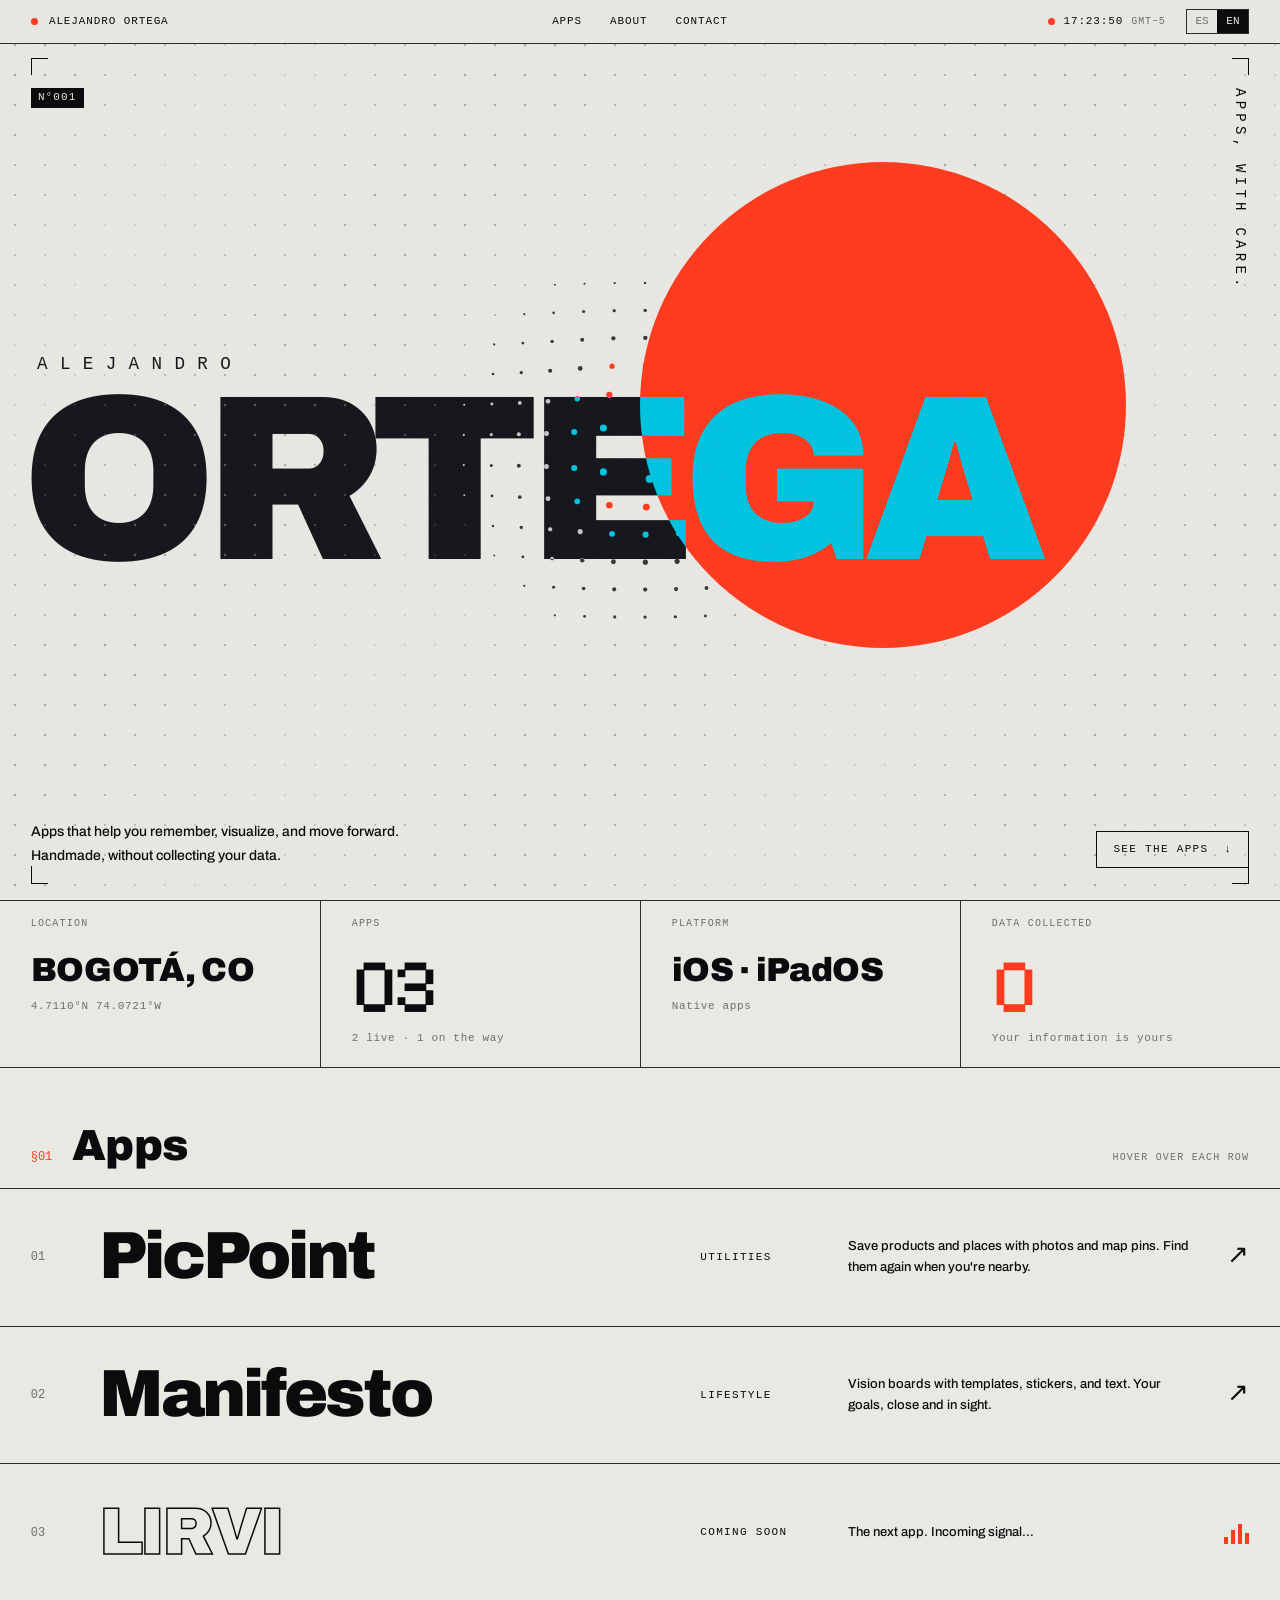
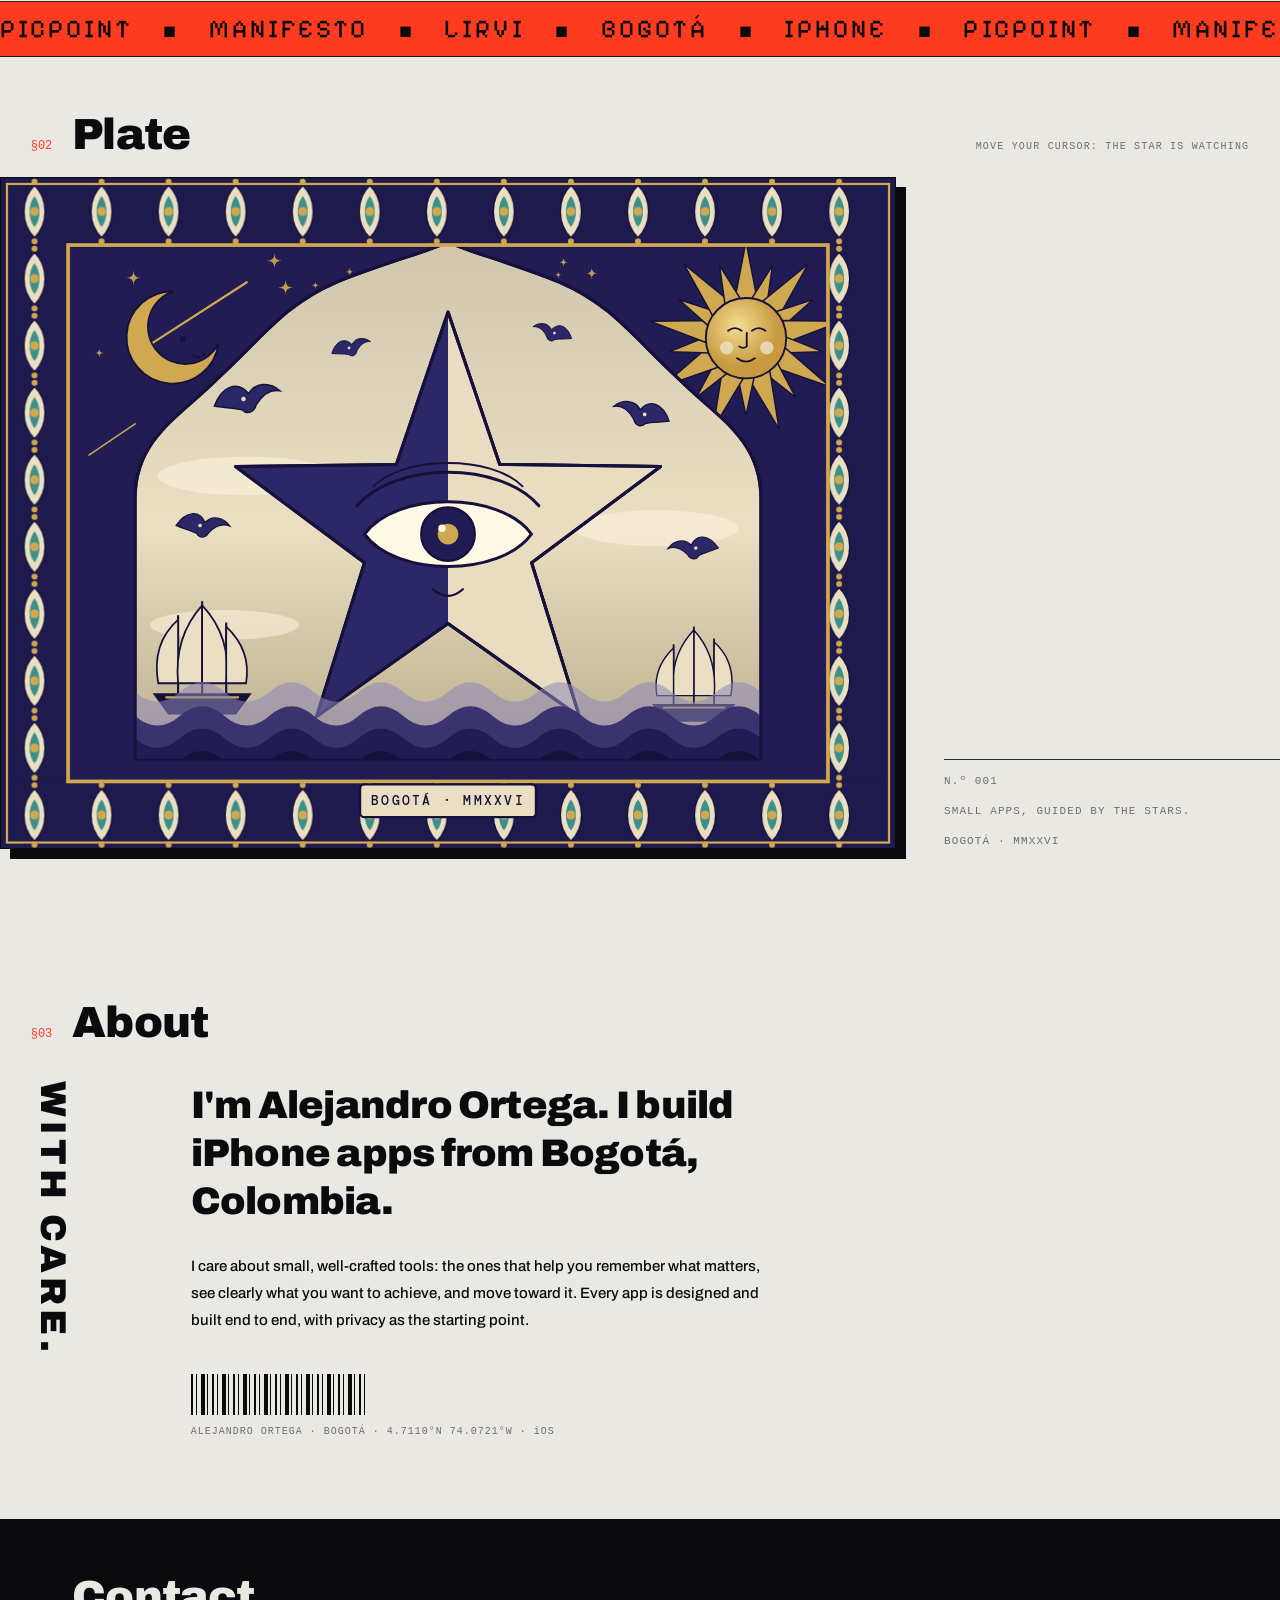
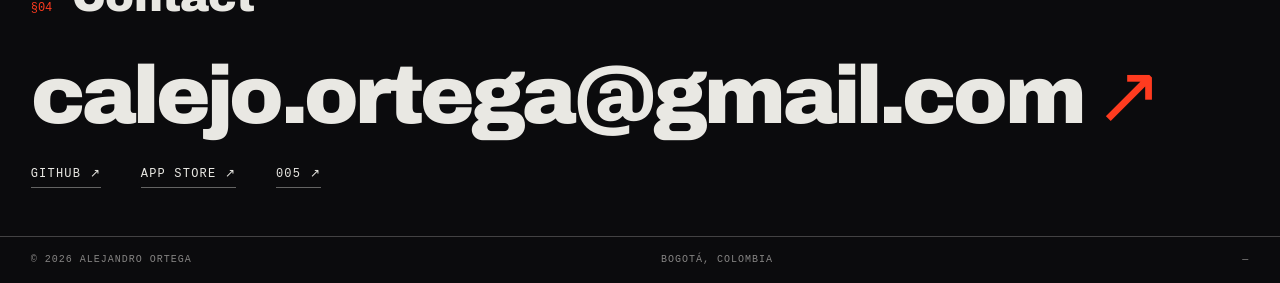
==== commit 7a1ba218: "Remove developer label from homepage" ====
--- a/index.html
+++ b/index.html
@@ -63,7 +63,7 @@
 
   <p class="hero-etq">
     <span>N°001</span>
-    <span data-es="Desarrollador de apps para iPhone" data-en="iPhone app developer">Desarrollador de apps para iPhone</span>
+    
   </p>
 
   <h1 class="mega" aria-label="Alejandro Ortega">
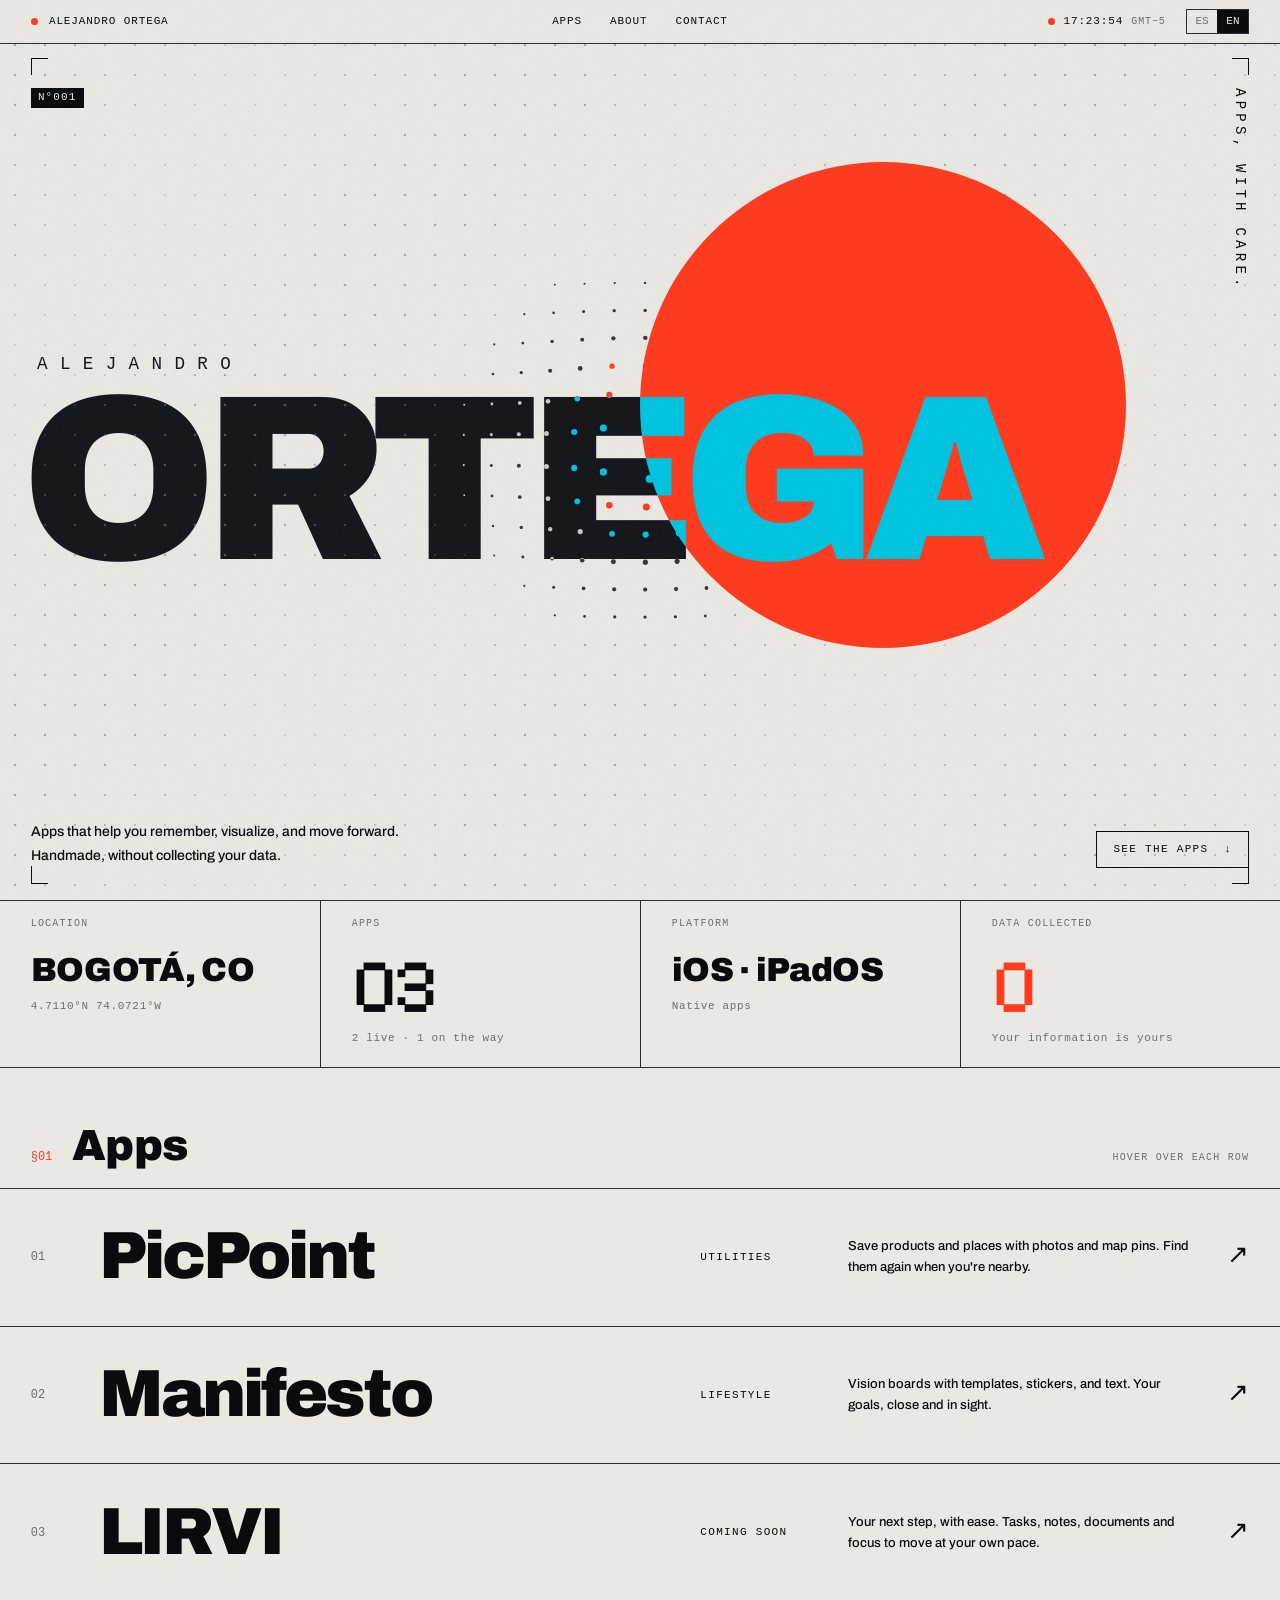
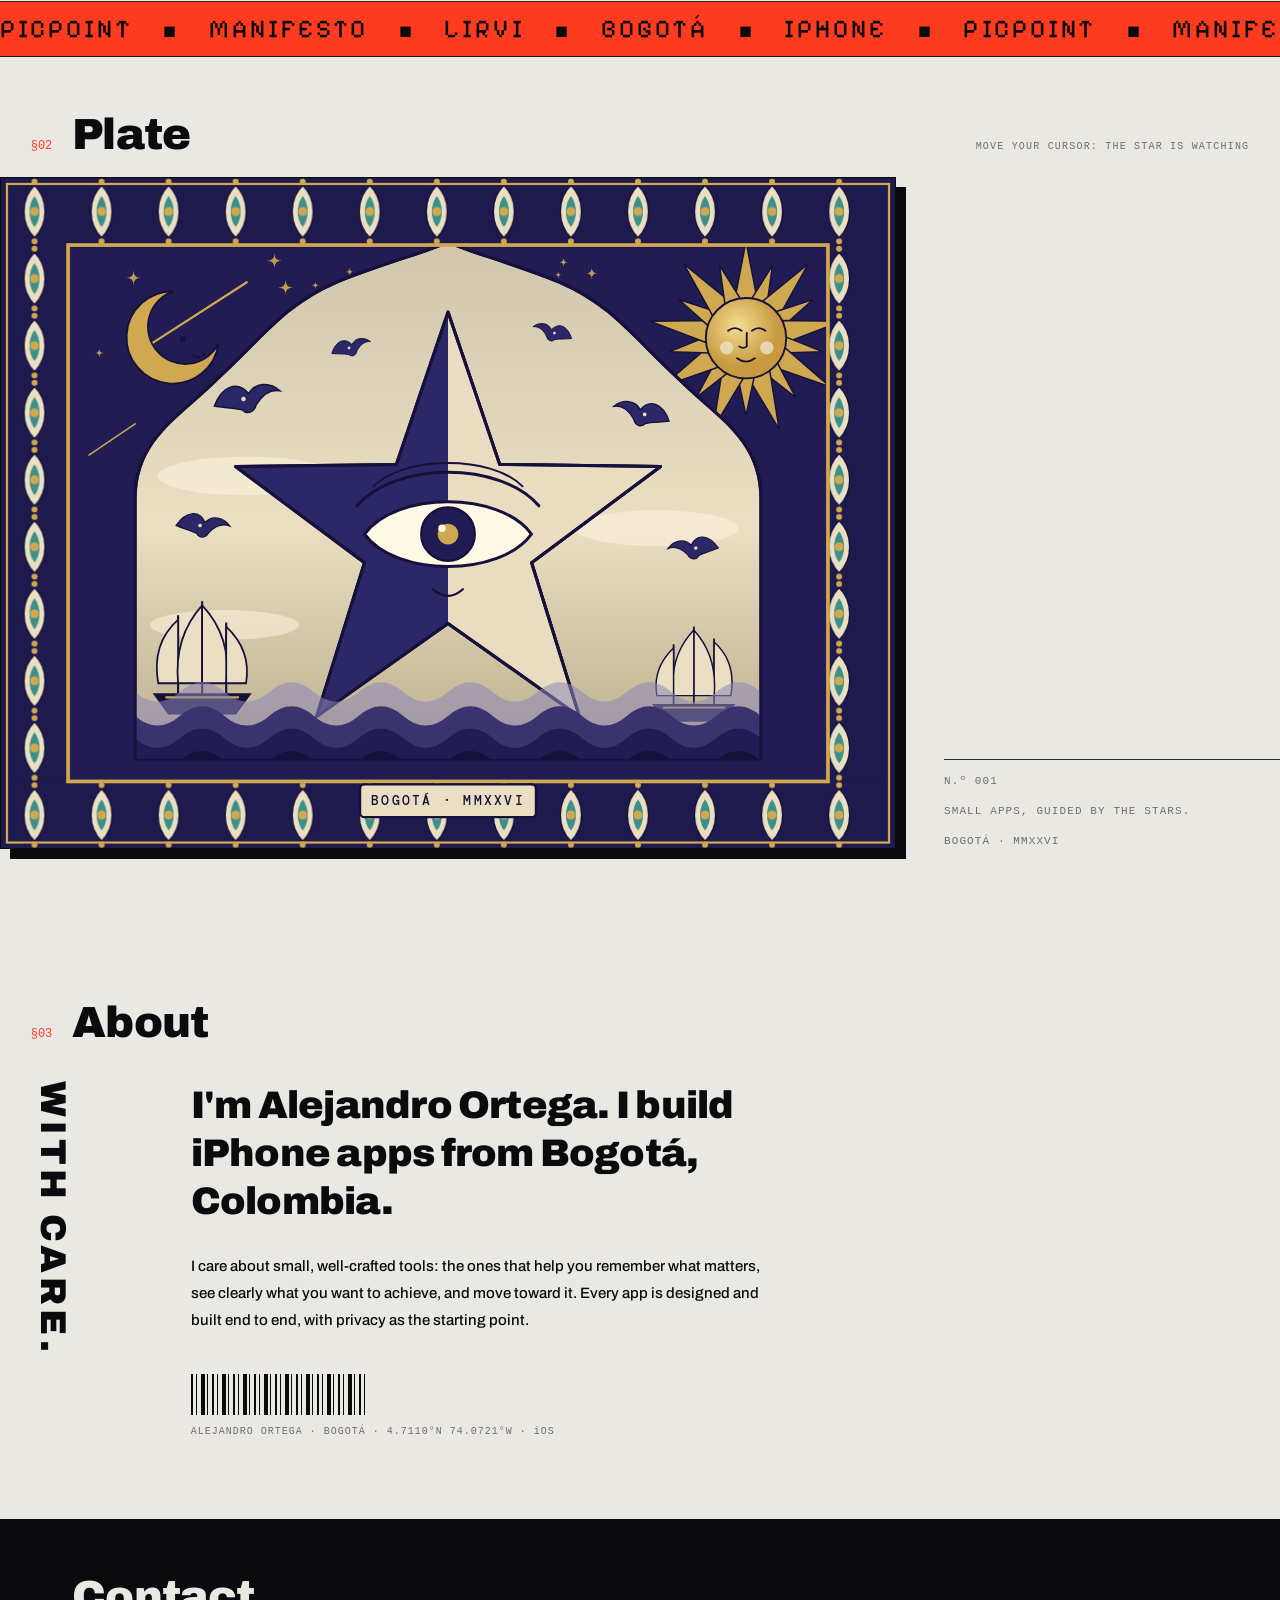
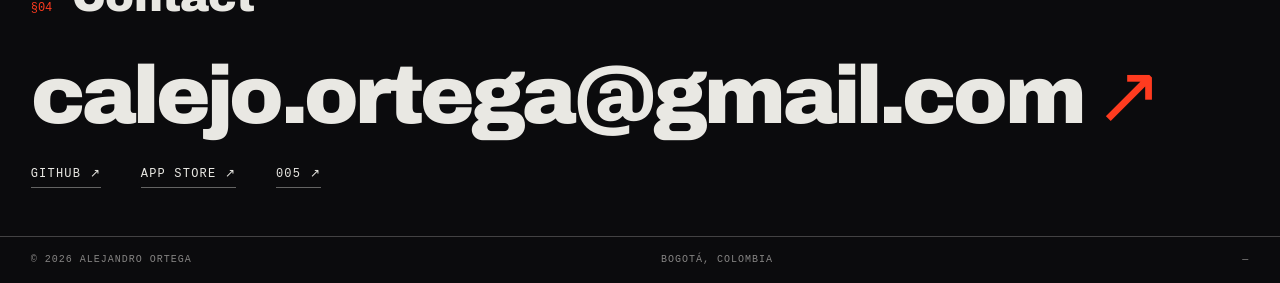
==== commit ee1b1407: "Link LIRVI from homepage and sitemap" ====
--- a/index.html
+++ b/index.html
@@ -122,13 +122,14 @@
       </a>
     </li>
     <li>
-      <div class="fila fila-pronto">
+      <a class="fila" href="/LIRVI/" data-img="LIRVI/inicio-es.jpg">
         <span class="f-n">03</span>
         <span class="f-nom">LIRVI</span>
         <span class="f-cat" data-es="Próximamente" data-en="Coming soon">Próximamente</span>
-        <span class="f-desc" data-es="La próxima app. Señal entrante…" data-en="The next app. Incoming signal…">La próxima app. Señal entrante…</span>
-        <span class="f-go señal" aria-hidden="true"><i></i><i></i><i></i><i></i></span>
-      </div>
+        <span class="f-desc" data-es="Tu siguiente paso, con calma. Tareas, notas, documentos y enfoque para avanzar a tu ritmo." data-en="Your next step, with ease. Tasks, notes, documents and focus to move at your own pace.">Tu siguiente paso, con calma. Tareas, notas, documentos y enfoque para avanzar a tu ritmo.</span>
+        <span class="f-go">↗</span>
+        <img class="f-img" src="LIRVI/inicio-es.jpg" alt="LIRVI" loading="lazy">
+      </a>
     </li>
   </ol>
 </section>
